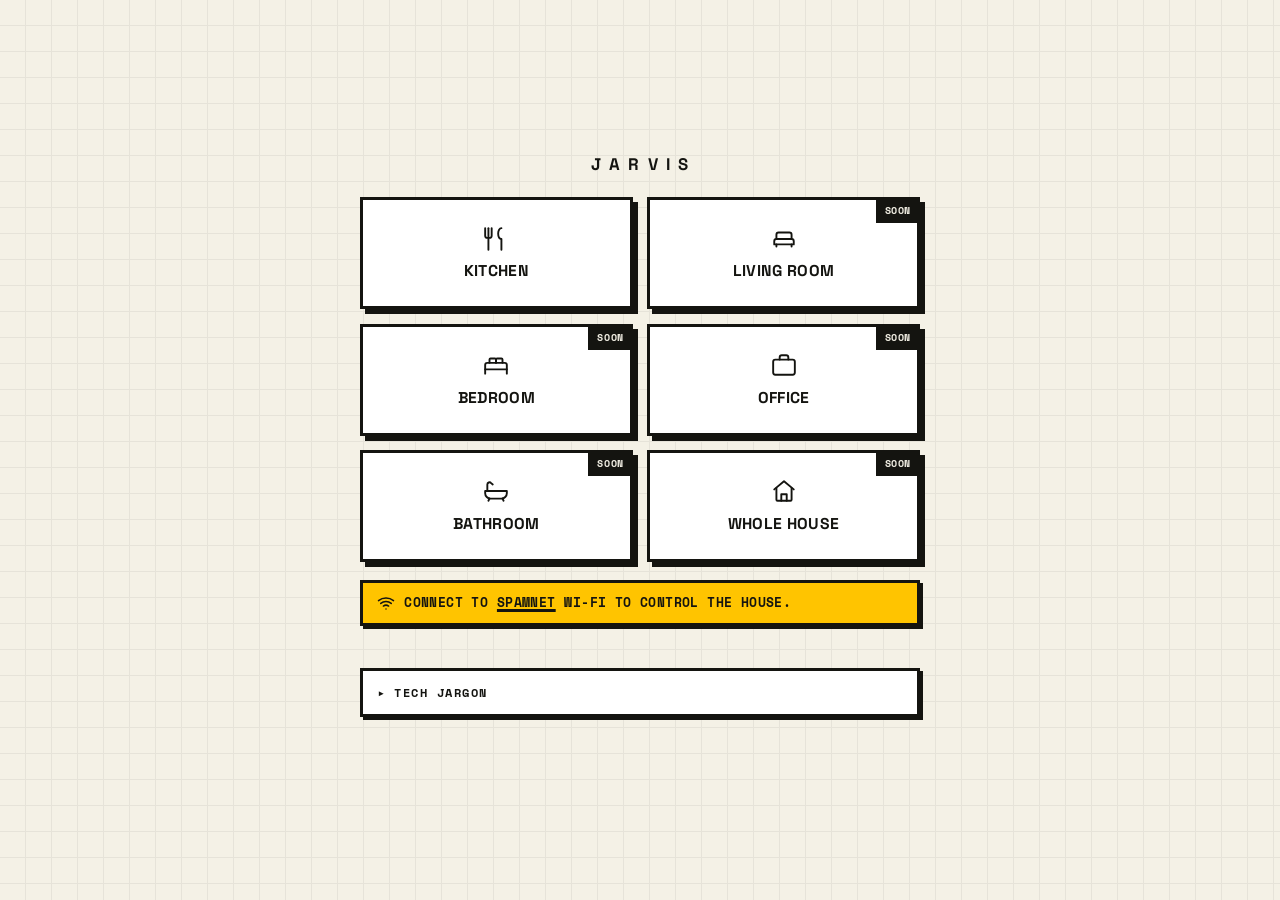
==== index.html @ 59de9d52 "Add iOS apple-touch-icons (home + kitchen) for Add-to-Home-Screen; 0% engage = off - 180x180 PNG tou" ====
<!DOCTYPE html>
<html lang="en">
<head>
  <meta charset="UTF-8">
  <meta name="viewport" content="width=device-width, initial-scale=1.0, viewport-fit=cover">
  <meta name="apple-mobile-web-app-capable" content="yes">
  <meta name="apple-mobile-web-app-status-bar-style" content="black-translucent">
  <meta name="theme-color" content="#f4f1e6" media="(prefers-color-scheme: light)">
  <meta name="theme-color" content="#14140f" media="(prefers-color-scheme: dark)">
  <title>JARVIS · Rooms</title>
  <link rel="icon" href="/favicon.ico" sizes="any">
  <link rel="apple-touch-icon" href="/home-touch.png">
  <meta name="apple-mobile-web-app-title" content="Jarvis">
  <link rel="preconnect" href="https://fonts.googleapis.com">
  <link rel="preconnect" href="https://fonts.gstatic.com" crossorigin>
  <link href="https://fonts.googleapis.com/css2?family=Space+Grotesk:wght@400;500;700&family=Space+Mono:wght@400;700&display=swap" rel="stylesheet">
  <link rel="stylesheet" href="assets/styles.css">
</head>
<body>
  <main class="page page-center">
    <p class="
    home-wordmark">JARVIS</p>

    <section class="section" aria-label="Rooms">
      <div class="room-grid">
        <a class="room-card" href="kitchen/">
          <svg class="icon" width="26" height="26" viewBox="0 0 24 24" fill="none" stroke="currentColor" stroke-width="1.75" stroke-linecap="round" stroke-linejoin="round" aria-hidden="true"><path d="M8 2v7a2 2 0 0 1-2 2H4a2 2 0 0 1-2-2V2"/><path d="M5 2v20"/><path d="M17 2c-1.7 0-3 2-3 5s1.3 5 3 5v10"/></svg>
          Kitchen
        </a>

        <button class="room-card" type="button" data-soon="the living room">
          <span class="soon">Soon</span>
          <svg class="icon" width="26" height="26" viewBox="0 0 24 24" fill="none" stroke="currentColor" stroke-width="1.75" stroke-linecap="round" stroke-linejoin="round" aria-hidden="true"><path d="M5 12V8a2 2 0 0 1 2-2h10a2 2 0 0 1 2 2v4"/><path d="M3 14a2 2 0 0 1 2-2h14a2 2 0 0 1 2 2v3H3z"/><path d="M5 17v2M19 17v2"/></svg>
          Living Room
        </button>

        <button class="room-card" type="button" data-soon="the bedroom">
          <span class="soon">Soon</span>
          <svg class="icon" width="26" height="26" viewBox="0 0 24 24" fill="none" stroke="currentColor" stroke-width="1.75" stroke-linecap="round" stroke-linejoin="round" aria-hidden="true"><path d="M2 20v-8a2 2 0 0 1 2-2h16a2 2 0 0 1 2 2v8"/><path d="M2 16h20"/><path d="M6 10V7a1 1 0 0 1 1-1h4a1 1 0 0 1 1 1v3"/><path d="M12 10V7a1 1 0 0 1 1-1h4a1 1 0 0 1 1 1v3"/></svg>
          Bedroom
        </button>

        <button class="room-card" type="button" data-soon="the office">
          <span class="soon">Soon</span>
          <svg class="icon" width="26" height="26" viewBox="0 0 24 24" fill="none" stroke="currentColor" stroke-width="1.75" stroke-linecap="round" stroke-linejoin="round" aria-hidden="true"><rect x="2" y="7" width="20" height="14" rx="2"/><path d="M8 7V5a2 2 0 0 1 2-2h4a2 2 0 0 1 2 2v2"/></svg>
          Office
        </button>

        <button class="room-card" type="button" data-soon="the bathroom">
          <span class="soon">Soon</span>
          <svg class="icon" width="26" height="26" viewBox="0 0 24 24" fill="none" stroke="currentColor" stroke-width="1.75" stroke-linecap="round" stroke-linejoin="round" aria-hidden="true"><path d="M4 12V6a2 2 0 0 1 3.5-1.3L9 6"/><path d="M2 12h20v2a5 5 0 0 1-5 5H7a5 5 0 0 1-5-5z"/><path d="M6 19l-1 2M18 19l1 2"/></svg>
          Bathroom
        </button>

        <button class="room-card" type="button" data-soon="whole-house control">
          <span class="soon">Soon</span>
          <svg class="icon" width="26" height="26" viewBox="0 0 24 24" fill="none" stroke="currentColor" stroke-width="1.75" stroke-linecap="round" stroke-linejoin="round" aria-hidden="true"><path d="M3 10.5 12 3l9 7.5"/><path d="M5 9.5V20a1 1 0 0 0 1 1h12a1 1 0 0 0 1-1V9.5"/><path d="M9.5 21v-6h5v6"/></svg>
          Whole House
        </button>
      </div>

      <p class="wifi-note">
        <svg width="18" height="18" viewBox="0 0 24 24" fill="none" stroke="currentColor" stroke-width="2" stroke-linecap="round" stroke-linejoin="round" aria-hidden="true"><path d="M5 12.55a11 11 0 0 1 14 0"/><path d="M8.5 16.11a6 6 0 0 1 7 0"/><path d="M2 8.82a16 16 0 0 1 20 0"/><line x1="12" y1="20" x2="12.01" y2="20"/></svg>
        Connect to <strong>SpamNet</strong> Wi-Fi to control the house.
      </p>
    </section>

    <details class="tech">
      <summary>Tech Jargon</summary>
      <div class="tech-body">
        <h3>Network</h3>
        <div class="kv">Wi-Fi ...... <b>SpamNet</b> (all devices must be on it)</div>
        <div class="kv">Raspberry Pi ...... <b>192.168.86.147</b> (the web server)</div>
        <div class="kv">Hue Bridge ...... <b>192.168.86.151</b> (kitchen = group 82)</div>
        <div class="kv">Site ...... <b>http://192.168.86.147/</b></div>
        <div class="kv">Kitchen ...... <b>http://192.168.86.147/kitchen/</b></div>

        <h3>How it works</h3>
        <div class="kv">The Pi runs <b>server.py</b> on port 80: it serves this website
          and relays light commands.</div>
        <div class="kv">Tap a light → phone POSTs to <b>/hue</b> on the Pi → Pi sends a
          PUT to the Hue bridge. (Browsers can't call the bridge directly.)</div>
        <div class="kv">Music buttons → <b>iOS Shortcuts</b> (Alexa has no local API).</div>
        <div class="kv">Code lives at <b>github.com/KevinKolb/jarvis</b>. The Hue token
          is only in server.py on the Pi, not in the public code.</div>

        <h3>Update the Pi (from any computer on SpamNet)</h3>
        <pre>ssh USERNAME@192.168.86.147
cd jarvis
git pull
bash setup-pi.sh</pre>

        <h3>Handy commands (run on the Pi)</h3>
        <pre>sudo systemctl restart jarvis   # restart the server
sudo systemctl status jarvis    # is it running?
journalctl -u jarvis -f         # live log (Ctrl+C to quit)
hostname -I                     # the Pi's IP address</pre>

        <h3>If the lights stop working</h3>
        <div class="kv">1. Is the phone on <b>SpamNet</b>?</div>
        <div class="kv">2. Is the Pi powered on? (it must stay on)</div>
        <div class="kv">3. Did the Pi's address change after a reboot? If the site won't
          load, run <b>hostname -I</b> on the Pi to get the new address.</div>
      </div>
    </details>
  </main>

  <div class="toast" id="toast" role="status" aria-live="polite"></div>
  <script src="assets/app.js"></script>
</body>
</html>
---- assets/styles.css ----
/* =========================================================
   JARVIS — Residence Butler · BRUTALIST
   Hard black edges, offset drop-shadows, sharp corners,
   grotesque + monospace type. Color-coded controls:
     LIGHTS = amber-yellow   MUSIC = electric blue
   ========================================================= */

:root {
  --paper: #f4f1e6;
  --surface: #ffffff;
  --ink: #141410;
  --muted: #6d675a;
  --edge: #141410;                 /* borders + hard shadows */

  /* control colors */
  --lights: #ffc400;
  --music: #2b50ff;

  --sh: 5px 5px 0 var(--edge);
  --sh-lg: 7px 7px 0 var(--edge);
  --sh-sm: 3px 3px 0 var(--edge);

  color-scheme: light;
}

@media (prefers-color-scheme: dark) {
  :root {
    --paper: #14140f;
    --surface: #201f18;
    --ink: #f4f1e6;
    --muted: #a29b88;
    --edge: #f4f1e6;
    --lights: #ffcf1f;
    --music: #6f86ff;
    color-scheme: dark;
  }
}

/* per-section accent */
.theme-lights { --accent: var(--lights); --on-accent: #141410; }
.theme-music  { --accent: var(--music);  --on-accent: #ffffff; }

* { box-sizing: border-box; }

html { -webkit-text-size-adjust: 100%; text-size-adjust: 100%; }

body {
  margin: 0;
  min-height: 100vh;
  min-height: 100dvh;
  color: var(--ink);
  background-color: var(--paper);
  background-image:
    linear-gradient(var(--edge) 1px, transparent 1px),
    linear-gradient(90deg, var(--edge) 1px, transparent 1px);
  background-size: 26px 26px;
  background-position: -1px -1px;
  /* faint grid, drawn very subtly via opacity on a pseudo instead */
  font-family: "Space Grotesk", -apple-system, BlinkMacSystemFont, "Segoe UI", sans-serif;
  -webkit-font-smoothing: antialiased;
}
/* soften the grid so it reads as texture, not lines */
body { background-blend-mode: normal; }
body::before {
  content: "";
  position: fixed;
  inset: 0;
  background: var(--paper);
  opacity: 0.94;
  z-index: -1;
  pointer-events: none;
}

a { color: inherit; text-decoration: none; }
button { font: inherit; color: inherit; }

/* ---------- Layout ---------- */
.page {
  position: relative;
  width: min(560px, calc(100% - 2rem));
  margin: 0 auto;
  padding: 1.6rem 0 3.5rem;
  padding-top: max(1.6rem, env(safe-area-inset-top));
}

.page-center {
  min-height: 100dvh;
  display: flex;
  flex-direction: column;
  justify-content: center;
}

.home-wordmark {
  text-align: center;
  margin: 0 0 1.4rem;
  font-weight: 700;
  font-size: 1.05rem;
  letter-spacing: 0.5em;
  text-indent: 0.5em;
  text-transform: uppercase;
  color: var(--ink);
}

.card {
  background: var(--surface);
  border: 3px solid var(--edge);
  border-radius: 0;
  box-shadow: var(--sh);
}

/* ---------- Butler header ---------- */
.butler {
  padding: 1.4rem 1.4rem 1.5rem;
  margin-bottom: 1.3rem;
}

.butler-top {
  display: flex;
  align-items: center;
  gap: 0.8rem;
  margin-bottom: 1rem;
}

.avatar {
  flex: none;
  width: 46px;
  height: 46px;
  border-radius: 0;
  border: 3px solid var(--edge);
  display: grid;
  place-items: center;
  font-weight: 700;
  font-size: 1.35rem;
  color: var(--paper);
  background: var(--ink);
}

.avatar-meta { display: flex; flex-direction: column; gap: 2px; }
.avatar-name {
  font-size: 0.85rem;
  font-weight: 700;
  text-transform: uppercase;
  letter-spacing: 0.04em;
}
.avatar-room {
  font-family: "Space Mono", monospace;
  font-size: 0.72rem;
  text-transform: uppercase;
  letter-spacing: 0.06em;
  color: var(--muted);
}

.status-dot {
  display: inline-block;
  width: 8px; height: 8px;
  margin-right: 6px;
  border-radius: 0;
  background: var(--muted);
  border: 1.5px solid var(--edge);
  vertical-align: middle;
}
.status-dot[data-conn="online"] { background: #12b76a; }
.status-dot[data-conn="offline"] { background: var(--danger); }

.greeting {
  font-weight: 700;
  font-size: clamp(2.3rem, 10vw, 3.1rem);
  line-height: 0.92;
  letter-spacing: -0.02em;
  text-transform: uppercase;
  margin: 0 0 0.5rem;
}

.tagline {
  margin: 0;
  color: var(--ink);
  font-size: 0.95rem;
  line-height: 1.45;
}

/* ---------- Kitchen header (replaces the hero box) ---------- */
.kitchen-head {
  padding: 1.3rem 1.4rem 1.5rem;
  margin-bottom: 1.3rem;
  color: var(--ink);
  transition: background-color 240ms ease, color 240ms ease;
}
.hero-status {
  font-family: "Space Mono", monospace;
  font-size: 0.82rem;
  font-weight: 700;
  text-transform: uppercase;
  letter-spacing: 0.08em;
  color: inherit;
}
.kitchen-title {
  display: flex;
  align-items: center;
  gap: 0.22em;
  margin: 0.5rem 0 0;
  font-weight: 700;
  font-size: clamp(2.6rem, 13vw, 3.6rem);
  line-height: 0.9;
  letter-spacing: -0.02em;
  text-transform: uppercase;
  color: inherit;
}
.kitchen-title-ico {
  flex: none;
  width: 0.82em;
  height: 0.82em;
  color: inherit;
}

/* ---------- Sections ---------- */
.section { margin-bottom: 1.5rem; }

.section-label {
  display: inline-flex;
  align-items: baseline;
  gap: 0.5ch;
  margin: 0 0 0.8rem;
  padding: 0.32rem 0.7rem;
  font-family: "Space Mono", monospace;
  font-size: 0.74rem;
  font-weight: 700;
  letter-spacing: 0.1em;
  text-transform: uppercase;
  color: var(--on-accent, var(--paper));
  background: var(--accent, var(--ink));
  border: 3px solid var(--edge);
  box-shadow: var(--sh-sm);
}
.section-label .hint { font-weight: 400; opacity: 0.85; }

/* ---------- Lights status line ---------- */
.lights-status {
  display: flex;
  width: 100%;
  align-items: center;
  gap: 0.5rem;
  margin: -0.2rem 0 0.8rem;
  padding: 0.4rem 0.7rem;
  border: 3px solid var(--edge);
  background: var(--surface);
  box-shadow: var(--sh-sm);
  font-family: "Space Mono", monospace;
  font-size: 0.78rem;
  font-weight: 700;
  text-transform: uppercase;
  letter-spacing: 0.06em;
}
.lights-status .dot {
  width: 11px;
  height: 11px;
  border: 2px solid var(--edge);
  background: var(--muted);
  flex: none;
}
.lights-status[data-state="on"] .dot { background: var(--lights); }
.lights-status[data-state="off"] .dot { background: var(--surface); }
.lights-status[data-state="unknown"] { opacity: 0.7; }

/* ---------- Buttons (Lights) ---------- */
.btn-grid {
  display: grid;
  grid-template-columns: 1fr 1fr;
  gap: 0.8rem;
}

.btn {
  -webkit-appearance: none;
  appearance: none;
  display: flex;
  align-items: center;
  gap: 0.6rem;
  min-height: 62px;
  padding: 0.85rem 1rem;
  border: 3px solid var(--edge);
  border-radius: 0;
  background: var(--accent, var(--surface));
  color: var(--on-accent, var(--ink));
  box-shadow: var(--sh);
  font-size: 1rem;
  font-weight: 700;
  text-transform: uppercase;
  letter-spacing: 0.01em;
  cursor: pointer;
  text-align: left;
  transition: transform 90ms ease, box-shadow 90ms ease;
}
.btn .icon { flex: none; color: currentColor; }
.btn:hover { transform: translate(-2px, -2px); box-shadow: var(--sh-lg); }
.btn:active { transform: translate(3px, 3px); box-shadow: var(--sh-sm); }

/* On/Off toggle — full width, colored by current light state */
.btn-toggle {
  width: 100%;
  min-height: 74px;
  margin-top: 0.8rem;
  justify-content: center;
  gap: 0.65rem;
  font-size: 1.15rem;
  letter-spacing: 0.04em;
}
.btn-toggle[data-state="on"] {          /* lights ON  -> tap turns them OFF */
  background: var(--lights);
  color: #141410;
}
.btn-toggle[data-state="off"] {         /* lights OFF -> button says TURN ON */
  background: #363636;
  color: #ffffff;
}
.btn-toggle[data-state="unknown"] {
  background: var(--surface);
  color: var(--muted);
}

/* ---------- Light tools: brightness + color ---------- */
.light-tools {
  margin-top: 0.8rem;
  border: 3px solid var(--edge);
  background: var(--surface);
  box-shadow: var(--sh-sm);
  padding: 0.9rem 1rem;
}
.tool-row { display: block; margin-top: 0.9rem; }
.tool-row:first-child { margin-top: 0; }
.tool-label {
  display: flex;
  justify-content: space-between;
  font-family: "Space Mono", monospace;
  font-size: 0.72rem;
  font-weight: 700;
  text-transform: uppercase;
  letter-spacing: 0.08em;
  color: var(--muted);
  margin-bottom: 0.55rem;
}

/* range slider */
.slider {
  -webkit-appearance: none;
  appearance: none;
  width: 100%;
  height: 26px;
  background: transparent;
  cursor: pointer;
}
.slider::-webkit-slider-runnable-track {
  height: 22px;
  background: var(--track-color, var(--lights));
  border: 3px solid var(--edge);
}
.slider::-moz-range-track {
  height: 22px;
  background: var(--track-color, var(--lights));
  border: 3px solid var(--edge);
}
.slider::-webkit-slider-thumb {
  -webkit-appearance: none;
  appearance: none;
  width: 16px;
  height: 30px;
  margin-top: -7px;
  background: var(--ink);
  border: 3px solid var(--edge);
}
.slider::-moz-range-thumb {
  width: 14px;
  height: 28px;
  border-radius: 0;
  background: var(--ink);
  border: 3px solid var(--edge);
}

/* color swatches */
.swatches {
  display: grid;
  grid-template-columns: repeat(8, 1fr);
  gap: 0.4rem;
}
.swatch {
  -webkit-appearance: none;
  appearance: none;
  aspect-ratio: 1 / 1;
  border: 3px solid var(--edge);
  border-radius: 0;
  box-shadow: var(--sh-sm);
  cursor: pointer;
  transition: transform 90ms ease, box-shadow 90ms ease;
}
.swatch:hover { transform: translate(-2px, -2px); box-shadow: var(--sh); }
.swatch:active { transform: translate(2px, 2px); box-shadow: none; }
.swatch.sel { outline: 4px solid var(--ink); outline-offset: 2px; }

/* ---------- Lists (SiriusXM / Podcasts) ---------- */
.list {
  display: flex;
  flex-direction: column;
  background: var(--surface);
  border: 3px solid var(--edge);
  border-radius: 0;
  box-shadow: var(--sh);
  overflow: hidden;
}

.list-item {
  -webkit-appearance: none;
  appearance: none;
  display: flex;
  align-items: center;
  gap: 0.85rem;
  width: 100%;
  min-height: 66px;
  padding: 0.8rem 1rem;
  background: transparent;
  border: 0;
  border-top: 3px solid var(--edge);
  cursor: pointer;
  text-align: left;
  transition: background 100ms ease;
}
.list-item:first-child { border-top: 0; }
.list-item:hover { background: color-mix(in srgb, var(--accent) 16%, var(--surface)); }
.list-item:active { background: color-mix(in srgb, var(--accent) 26%, var(--surface)); }

.list-item .badge {
  flex: none;
  width: 42px; height: 42px;
  border-radius: 0;
  border: 3px solid var(--edge);
  display: grid;
  place-items: center;
  color: var(--on-accent);
  background: var(--accent);
}
.list-item .body { flex: 1; min-width: 0; }
.list-item .title {
  display: block;
  font-size: 1rem;
  font-weight: 700;
  white-space: nowrap;
  overflow: hidden;
  text-overflow: ellipsis;
}
.list-item .meta {
  display: block;
  font-family: "Space Mono", monospace;
  font-size: 0.76rem;
  text-transform: uppercase;
  letter-spacing: 0.04em;
  color: var(--muted);
  margin-top: 3px;
}
.list-item .chev { flex: none; color: var(--ink); }
.list-item.is-playing { background: color-mix(in srgb, var(--accent) 22%, var(--surface)); }
.list-item.is-playing .title { text-decoration: underline; text-decoration-thickness: 3px; text-underline-offset: 3px; }

.list-item.more {
  justify-content: center;
  font-family: "Space Mono", monospace;
  color: var(--ink);
  min-height: 52px;
  font-size: 0.82rem;
  font-weight: 700;
  text-transform: uppercase;
  letter-spacing: 0.06em;
}
.list-item.more:hover { background: color-mix(in srgb, var(--accent) 16%, var(--surface)); }
.hidden { display: none !important; }

/* ---------- Now Playing ---------- */
.now-playing {
  display: flex;
  align-items: center;
  gap: 0.85rem;
  padding: 0.85rem;
}
.np-body { flex: 1; min-width: 0; }
.np-kicker {
  font-family: "Space Mono", monospace;
  font-size: 0.7rem;
  letter-spacing: 0.1em;
  text-transform: uppercase;
  color: var(--on-accent);
  background: var(--accent);
  border: 2px solid var(--edge);
  padding: 1px 6px;
  display: inline-block;
  font-weight: 700;
}
.np-track {
  font-size: 1rem;
  font-weight: 700;
  margin-top: 6px;
  white-space: nowrap;
  overflow: hidden;
  text-overflow: ellipsis;
}
.np-controls { display: flex; align-items: center; gap: 0.55rem; }
.np-btn {
  -webkit-appearance: none;
  appearance: none;
  width: 46px; height: 46px;
  display: grid;
  place-items: center;
  border-radius: 0;
  border: 3px solid var(--edge);
  background: var(--surface);
  color: var(--ink);
  cursor: pointer;
  box-shadow: var(--sh-sm);
  transition: transform 90ms ease, box-shadow 90ms ease;
}
.np-btn:hover { transform: translate(-2px, -2px); box-shadow: var(--sh); }
.np-btn:active { transform: translate(2px, 2px); box-shadow: none; }
.np-stop {
  width: auto;
  padding: 0 1rem;
  gap: 0.4rem;
  font-weight: 700;
  text-transform: uppercase;
  letter-spacing: 0.04em;
  background: var(--accent);
  color: var(--on-accent);
}

/* ---------- Dashboard (index) ---------- */
.room-grid {
  display: grid;
  grid-template-columns: 1fr 1fr;
  gap: 0.9rem;
}

.room-card {
  -webkit-appearance: none;
  appearance: none;
  position: relative;
  display: flex;
  flex-direction: column;
  align-items: center;
  justify-content: center;
  gap: 0.6rem;
  min-height: 112px;
  padding: 1.1rem 0.8rem;
  border: 3px solid var(--edge);
  border-radius: 0;
  background: var(--surface);
  box-shadow: var(--sh);
  cursor: pointer;
  font-size: 0.98rem;
  font-weight: 700;
  text-transform: uppercase;
  letter-spacing: 0.02em;
  transition: transform 90ms ease, box-shadow 90ms ease;
}
.room-card .icon { color: var(--ink); }
.room-card:hover { transform: translate(-2px, -2px); box-shadow: var(--sh-lg); }
.room-card:active { transform: translate(3px, 3px); box-shadow: var(--sh-sm); }
.room-card .soon {
  position: absolute;
  top: -3px; right: -3px;
  font-family: "Space Mono", monospace;
  font-size: 0.6rem;
  letter-spacing: 0.06em;
  text-transform: uppercase;
  color: var(--paper);
  font-weight: 700;
  padding: 3px 6px;
  border: 3px solid var(--edge);
  background: var(--ink);
}

/* ---------- Wi-Fi note (home) ---------- */
.wifi-note {
  display: flex;
  align-items: center;
  gap: 0.55rem;
  margin: 1.1rem 0 0;
  padding: 0.7rem 0.9rem;
  border: 3px solid var(--edge);
  background: var(--lights);
  color: #141410;
  box-shadow: var(--sh-sm);
  font-family: "Space Mono", monospace;
  font-size: 0.82rem;
  font-weight: 700;
  text-transform: uppercase;
  letter-spacing: 0.03em;
  line-height: 1.3;
}
.wifi-note .icon,
.wifi-note svg { flex: none; }
.wifi-note strong { text-decoration: underline; text-decoration-thickness: 3px; text-underline-offset: 2px; }

/* ---------- Tech Jargon panel (home) ---------- */
.tech {
  margin-top: 1.1rem;
  border: 3px solid var(--edge);
  background: var(--surface);
  box-shadow: var(--sh-sm);
  font-family: "Space Mono", monospace;
}
.tech > summary {
  cursor: pointer;
  list-style: none;
  display: flex;
  align-items: center;
  gap: 0.5rem;
  padding: 0.75rem 0.9rem;
  font-size: 0.78rem;
  font-weight: 700;
  text-transform: uppercase;
  letter-spacing: 0.12em;
}
.tech > summary::-webkit-details-marker { display: none; }
.tech > summary::before { content: "\25B8"; }        /* ▸ */
.tech[open] > summary::before { content: "\25BE"; }  /* ▾ */
.tech-body {
  padding: 0 0.9rem 1rem;
  font-size: 0.75rem;
  line-height: 1.55;
  color: var(--ink);
}
.tech-body h3 {
  margin: 1.1rem 0 0.4rem;
  font-size: 0.68rem;
  font-weight: 700;
  letter-spacing: 0.14em;
  text-transform: uppercase;
  color: var(--on-accent, var(--paper));
  background: var(--music);
  --on-accent: #fff;
  border: 2px solid var(--edge);
  display: inline-block;
  padding: 2px 7px;
}
.tech-body .kv { margin-bottom: 0.25rem; word-break: break-word; }
.tech-body b { font-weight: 700; }
.tech-body pre {
  margin: 0.3rem 0 0;
  padding: 0.6rem 0.7rem;
  background: var(--paper);
  border: 2px solid var(--edge);
  overflow-x: auto;
  white-space: pre;
  font-size: 0.72rem;
  line-height: 1.6;
}

/* ---------- Chip (Print button) ---------- */
.chip {
  -webkit-appearance: none;
  appearance: none;
  display: inline-flex;
  align-items: center;
  gap: 0.45rem;
  min-height: 44px;
  padding: 0 1rem;
  border: 3px solid var(--edge);
  border-radius: 0;
  background: var(--surface);
  box-shadow: var(--sh-sm);
  font-size: 0.85rem;
  font-weight: 700;
  text-transform: uppercase;
  letter-spacing: 0.04em;
  cursor: pointer;
  transition: transform 90ms ease, box-shadow 90ms ease;
}
.chip .icon { color: var(--ink); }
.chip:hover { transform: translate(-2px, -2px); box-shadow: var(--sh); }
.chip:active { transform: translate(2px, 2px); box-shadow: none; }

/* ---------- QR (kitchen footer) ---------- */
.qr {
  display: flex;
  align-items: center;
  gap: 1.1rem;
  padding: 1.1rem;
  margin-top: 1.5rem;
}
.qr-frame {
  flex: none;
  width: 112px;
  height: 112px;
  padding: 10px;
  border-radius: 0;
  background: #ffffff;
  border: 3px solid var(--edge);
}
.qr-code { display: block; width: 100%; height: 100%; color: #000; }
.qr-body { min-width: 0; }
.qr-title { font-weight: 700; font-size: 1rem; line-height: 1.35; text-transform: uppercase; margin-bottom: 8px; }
.qr-url {
  display: inline-block;
  font-family: "Space Mono", monospace;
  font-size: 0.78rem;
  font-weight: 700;
  color: var(--on-accent, var(--paper));
  background: var(--music);
  --on-accent: #fff;
  border: 2px solid var(--edge);
  padding: 2px 6px;
  word-break: break-all;
}
.qr-print { margin-top: 0.9rem; }

/* ---------- Back link ---------- */
.backlink {
  display: inline-flex;
  align-items: center;
  gap: 0.4rem;
  margin: 0 0 1rem;
  padding: 0.3rem 0.6rem;
  border: 3px solid var(--edge);
  background: var(--surface);
  box-shadow: var(--sh-sm);
  font-family: "Space Mono", monospace;
  font-size: 0.76rem;
  font-weight: 700;
  text-transform: uppercase;
  letter-spacing: 0.06em;
}
.backlink:hover { transform: translate(-2px, -2px); box-shadow: var(--sh); }

/* ---------- Print sheet ---------- */
.print-sheet { display: none; }

@media print {
  .page, .toast { display: none !important; }
  body { background: #fff !important; margin: 0; }
  body::before { display: none; }
  .print-sheet {
    display: flex !important;
    flex-direction: column;
    align-items: center;
    justify-content: center;
    min-height: 100vh;
    padding: 0.4in;
    color: #000;
  }
  .print-card {
    display: flex;
    flex-direction: column;
    align-items: center;
    text-align: center;
    padding: 0.6in 0.7in;
    border: 4pt solid #000;
  }
  .print-heading {
    font-family: "Space Grotesk", sans-serif;
    font-weight: 700;
    font-size: 30pt;
    letter-spacing: 0.04em;
    text-transform: uppercase;
    margin: 0 0 0.45in;
  }
  .print-qr {
    width: 4in;
    height: 4in;
    color: #000;
    padding: 0.2in;
    background: #fff;
    border: 3pt solid #000;
  }
  .print-url {
    font-family: "Space Mono", monospace;
    font-size: 18pt;
    font-weight: 700;
    letter-spacing: 0.02em;
    margin: 0.4in 0 0;
  }
}

/* ---------- Toast (butler confirmation) ---------- */
.toast {
  position: fixed;
  left: 50%;
  bottom: calc(1.2rem + env(safe-area-inset-bottom));
  transform: translate(-50%, 160%);
  z-index: 50;
  max-width: min(460px, calc(100% - 2rem));
  padding: 0.8rem 1.1rem;
  border-radius: 0;
  border: 3px solid var(--edge);
  background: var(--ink);
  color: var(--paper);
  box-shadow: var(--sh);
  font-family: "Space Mono", monospace;
  font-size: 0.82rem;
  font-weight: 700;
  line-height: 1.35;
  display: flex;
  align-items: center;
  gap: 0.55rem;
  opacity: 0;
  transition: transform 200ms cubic-bezier(0.2, 1, 0.3, 1), opacity 160ms ease;
  pointer-events: none;
}
.toast.show { transform: translate(-50%, 0); opacity: 1; }
.toast .icon { color: var(--lights); flex: none; }

/* ---------- Focus ---------- */
:focus-visible { outline: 3px solid var(--music); outline-offset: 2px; }
@media (prefers-reduced-motion: reduce) { * { transition: none !important; } }
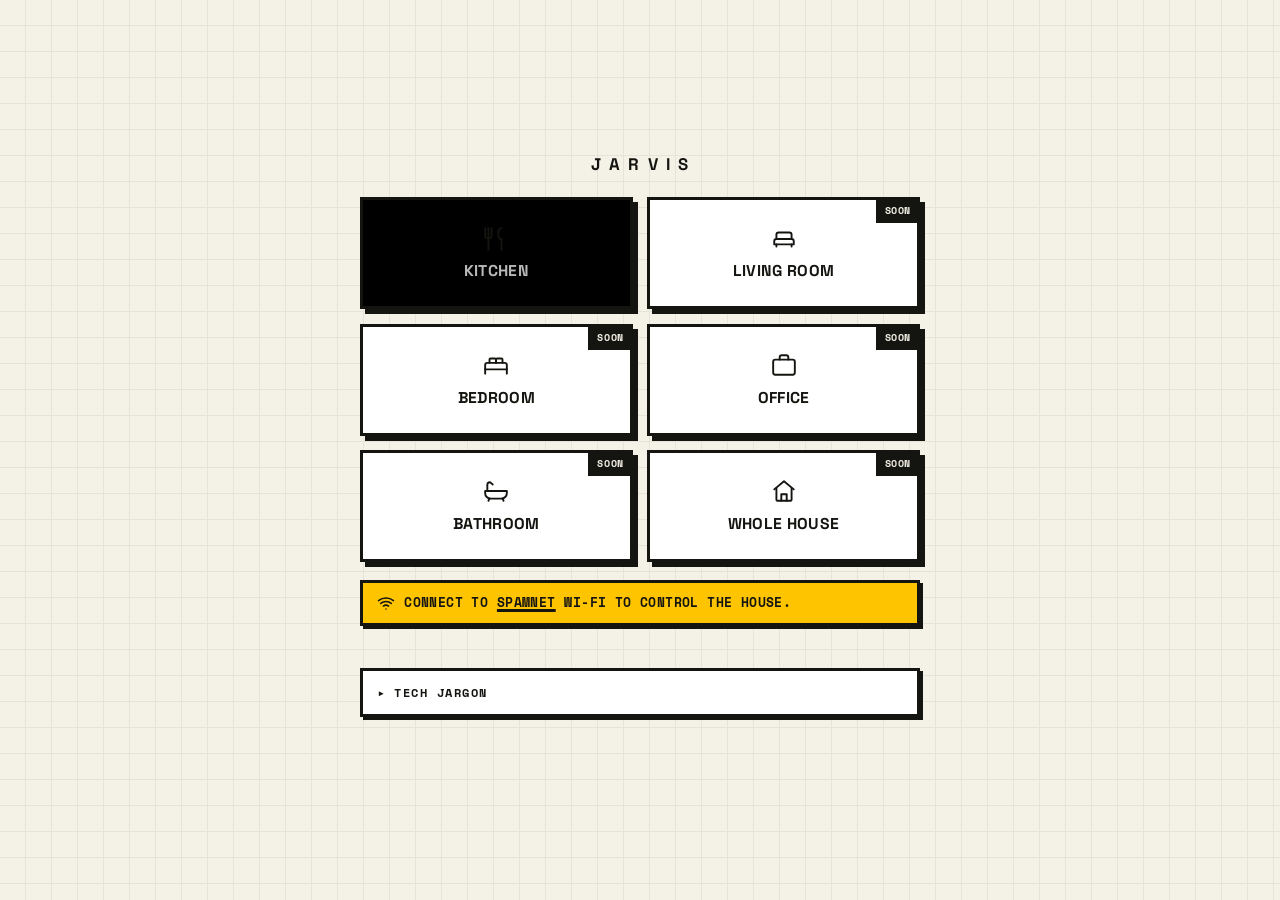
==== commit ff51cf6d: "Merge Sonos into one box; move NOW PLAYING under KITCHEN (drop the words); home Kitchen button mirro" ====
--- a/index.html
+++ b/index.html
@@ -23,7 +23,7 @@
 
     <section class="section" aria-label="Rooms">
       <div class="room-grid">
-        <a class="room-card" href="kitchen/">
+        <a class="room-card" id="room-kitchen" href="kitchen/">
           <svg class="icon" width="26" height="26" viewBox="0 0 24 24" fill="none" stroke="currentColor" stroke-width="1.75" stroke-linecap="round" stroke-linejoin="round" aria-hidden="true"><path d="M8 2v7a2 2 0 0 1-2 2H4a2 2 0 0 1-2-2V2"/><path d="M5 2v20"/><path d="M17 2c-1.7 0-3 2-3 5s1.3 5 3 5v10"/></svg>
           Kitchen
         </a>
--- a/assets/styles.css
+++ b/assets/styles.css
@@ -193,6 +193,27 @@
   letter-spacing: 0.08em;
   color: inherit;
 }
+.hero-np {
+  margin-top: 0.7rem;
+  font-family: "Space Mono", monospace;
+  font-size: 0.78rem;
+  font-weight: 700;
+  text-transform: uppercase;
+  letter-spacing: 0.05em;
+  color: inherit;
+  line-height: 1.35;
+}
+.conn-bar {
+  margin: 0 0.35rem 0.6rem;
+  font-family: "Space Mono", monospace;
+  font-size: 0.72rem;
+  font-weight: 700;
+  text-transform: uppercase;
+  letter-spacing: 0.1em;
+}
+#conn-text { color: var(--muted); }
+#conn-text[data-conn="online"] { color: var(--ink); }
+#conn-text[data-conn="offline"] { color: var(--muted); }
 .kitchen-title {
   display: flex;
   align-items: center;
@@ -343,36 +364,60 @@
   -webkit-appearance: none;
   appearance: none;
   width: 100%;
-  height: 26px;
+  height: 46px;                 /* match color blocks */
   background: transparent;
   cursor: pointer;
 }
 .slider::-webkit-slider-runnable-track {
-  height: 22px;
-  background: var(--track-color, var(--lights));
+  height: 40px;
+  background: linear-gradient(to right, #000000, var(--track-color, var(--lights)));
   border: 3px solid var(--edge);
 }
 .slider::-moz-range-track {
-  height: 22px;
-  background: var(--track-color, var(--lights));
+  height: 40px;
+  background: linear-gradient(to right, #000000, var(--track-color, var(--lights)));
   border: 3px solid var(--edge);
 }
 .slider::-webkit-slider-thumb {
   -webkit-appearance: none;
   appearance: none;
+  width: 18px;
+  height: 46px;
+  margin-top: -3px;
+  background: var(--ink);
+  border: 3px solid var(--edge);
+}
+.slider::-moz-range-thumb {
   width: 16px;
-  height: 30px;
-  margin-top: -7px;
+  height: 46px;
+  border-radius: 0;
   background: var(--ink);
   border: 3px solid var(--edge);
 }
-.slider::-moz-range-thumb {
-  width: 14px;
-  height: 28px;
-  border-radius: 0;
-  background: var(--ink);
-  border: 3px solid var(--edge);
-}
+
+/* brightness row: 0% | slider | 100% */
+.bri-row { display: flex; align-items: stretch; gap: 0.5rem; }
+.bri-row .slider { flex: 1; min-width: 0; }
+.bri-end {
+  flex: none;
+  min-width: 48px;
+  padding: 0 0.4rem;
+  border: 3px solid var(--edge);
+  border-radius: 0;
+  background: var(--surface);
+  box-shadow: var(--sh-sm);
+  font-family: "Space Mono", monospace;
+  font-size: 0.72rem;
+  font-weight: 700;
+  cursor: pointer;
+  transition: transform 90ms ease, box-shadow 90ms ease;
+}
+.bri-end:active { transform: translate(1px, 1px); box-shadow: none; }
+.bri-off { background: #000000; color: #b8b8b8; }
+
+/* volume slider: black -> music blue; 100% button blue */
+#volume { --track-color: var(--music); }
+.vol-max { background: var(--music); color: #ffffff; }
 
 /* color swatches */
 .swatches {
@@ -383,7 +428,7 @@
 .swatch {
   -webkit-appearance: none;
   appearance: none;
-  aspect-ratio: 1 / 1;
+  height: 46px;
   border: 3px solid var(--edge);
   border-radius: 0;
   box-shadow: var(--sh-sm);
@@ -393,6 +438,71 @@
 .swatch:hover { transform: translate(-2px, -2px); box-shadow: var(--sh); }
 .swatch:active { transform: translate(2px, 2px); box-shadow: none; }
 .swatch.sel { outline: 4px solid var(--ink); outline-offset: 2px; }
+
+/* ---------- Music channel buttons (Radio / Jukebox / Podcasts) ---------- */
+.chan-row {
+  display: flex;
+  flex-wrap: wrap;
+  gap: 0.5rem;
+  margin-bottom: 1rem;
+}
+.chan-row:last-child { margin-bottom: 0; }
+.chan-btn {
+  -webkit-appearance: none;
+  appearance: none;
+  padding: 0.65rem 0.9rem;
+  border: 3px solid var(--edge);
+  border-radius: 0;
+  background: var(--surface);
+  box-shadow: var(--sh-sm);
+  font-weight: 700;
+  font-size: 0.9rem;
+  cursor: pointer;
+  transition: transform 90ms ease, box-shadow 90ms ease;
+}
+.chan-btn:hover { transform: translate(-2px, -2px); box-shadow: var(--sh); }
+.chan-btn:active { transform: translate(2px, 2px); box-shadow: none; background: var(--music); color: #fff; }
+
+/* ---------- Footer (Rooms + connection status) ---------- */
+.page-footer {
+  display: flex;
+  flex-direction: column;
+  align-items: center;
+  gap: 0.85rem;
+  margin-top: 1.6rem;
+  padding: 1.4rem 0 2.2rem;
+}
+.page-footer .backlink { margin: 0; }
+.conn-status {
+  display: inline-flex;
+  align-items: center;
+  gap: 0.45rem;
+  font-family: "Space Mono", monospace;
+  font-size: 0.72rem;
+  font-weight: 700;
+  text-transform: uppercase;
+  letter-spacing: 0.1em;
+}
+.conn-dot {
+  width: 9px;
+  height: 9px;
+  border-radius: 50%;
+  background: var(--muted);
+  flex: none;
+}
+.conn-dot[data-conn="online"] {
+  background: #12b76a;
+  animation: conn-pulse 1.5s ease-in-out infinite;
+}
+.conn-dot[data-conn="offline"] {
+  background: var(--danger);
+  animation: none;
+}
+@keyframes conn-pulse {
+  0%   { box-shadow: 0 0 0 0 rgba(18, 183, 106, 0.6); }
+  70%  { box-shadow: 0 0 0 6px rgba(18, 183, 106, 0); }
+  100% { box-shadow: 0 0 0 0 rgba(18, 183, 106, 0); }
+}
 
 /* ---------- Lists (SiriusXM / Podcasts) ---------- */
 .list {
@@ -693,6 +803,22 @@
 .qr-code { display: block; width: 100%; height: 100%; color: #000; }
 .qr-body { min-width: 0; }
 .qr-title { font-weight: 700; font-size: 1rem; line-height: 1.35; text-transform: uppercase; margin-bottom: 8px; }
+.qr-or {
+  font-family: "Space Mono", monospace;
+  font-size: 0.72rem;
+  text-transform: uppercase;
+  letter-spacing: 0.08em;
+  color: var(--muted);
+  margin-bottom: 5px;
+}
+.qr-wifi {
+  margin-top: 6px;
+  font-family: "Space Mono", monospace;
+  font-size: 0.72rem;
+  text-transform: uppercase;
+  letter-spacing: 0.06em;
+  color: var(--muted);
+}
 .qr-url {
   display: inline-block;
   font-family: "Space Mono", monospace;
@@ -758,10 +884,10 @@
     margin: 0 0 0.45in;
   }
   .print-qr {
-    width: 4in;
-    height: 4in;
+    width: 2in;
+    height: 2in;
     color: #000;
-    padding: 0.2in;
+    padding: 0.12in;
     background: #fff;
     border: 3pt solid #000;
   }
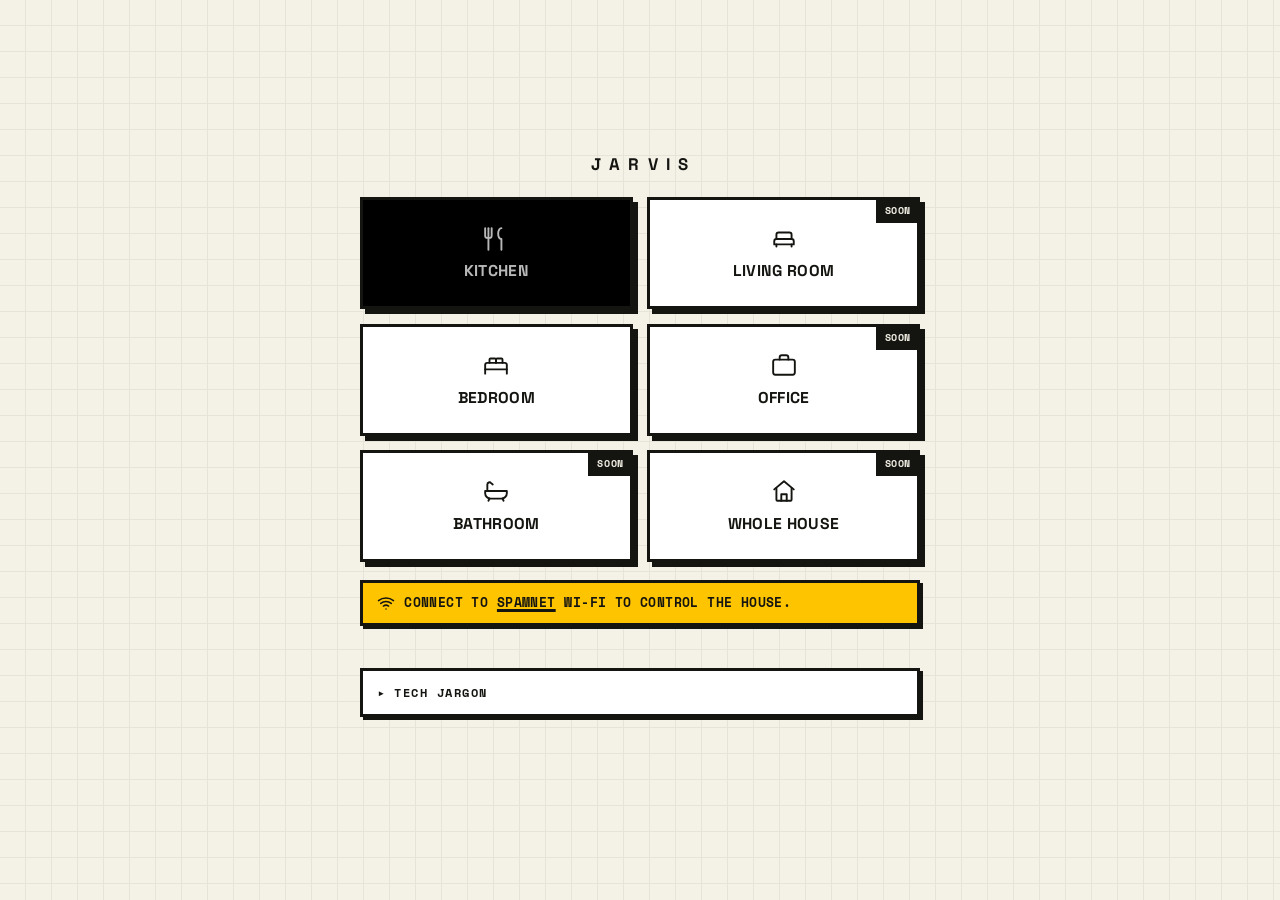
==== commit 3127382b: "Add bedroom room: multi-bridge Hue + room-aware Sonos - Server: BRIDGES registry (main + bedroom Hue" ====
--- a/index.html
+++ b/index.html
@@ -34,11 +34,10 @@
           Living Room
         </button>
 
-        <button class="room-card" type="button" data-soon="the bedroom">
-          <span class="soon">Soon</span>
+        <a class="room-card" id="room-bedroom" href="bedroom/">
           <svg class="icon" width="26" height="26" viewBox="0 0 24 24" fill="none" stroke="currentColor" stroke-width="1.75" stroke-linecap="round" stroke-linejoin="round" aria-hidden="true"><path d="M2 20v-8a2 2 0 0 1 2-2h16a2 2 0 0 1 2 2v8"/><path d="M2 16h20"/><path d="M6 10V7a1 1 0 0 1 1-1h4a1 1 0 0 1 1 1v3"/><path d="M12 10V7a1 1 0 0 1 1-1h4a1 1 0 0 1 1 1v3"/></svg>
           Bedroom
-        </button>
+        </a>
 
         <button class="room-card" type="button" data-soon="the office">
           <span class="soon">Soon</span>
--- a/assets/styles.css
+++ b/assets/styles.css
@@ -15,6 +15,10 @@
   /* control colors */
   --lights: #ffc400;
   --music: #2b50ff;
+
+  /* accent pulled live from the album art (gray until it loads) */
+  --art-accent: #9a9a9a;
+  --art-ink: #ffffff;
 
   --sh: 5px 5px 0 var(--edge);
   --sh-lg: 7px 7px 0 var(--edge);
@@ -61,6 +65,7 @@
 }
 /* soften the grid so it reads as texture, not lines */
 body { background-blend-mode: normal; }
+body { transition: background-color 240ms ease; }
 body::before {
   content: "";
   position: fixed;
@@ -70,6 +75,7 @@
   z-index: -1;
   pointer-events: none;
 }
+body.tinted::before { display: none; }   /* solid light-color page */
 
 a { color: inherit; text-decoration: none; }
 button { font: inherit; color: inherit; }
@@ -77,13 +83,16 @@
 /* ---------- Layout ---------- */
 .page {
   position: relative;
-  width: min(560px, calc(100% - 2rem));
+  width: calc(100% - 2rem);   /* side padding that works on old Safari */
+  max-width: 560px;
   margin: 0 auto;
   padding: 1.6rem 0 3.5rem;
+  padding-top: 1.6rem;
   padding-top: max(1.6rem, env(safe-area-inset-top));
 }
 
 .page-center {
+  min-height: 100vh;
   min-height: 100dvh;
   display: flex;
   flex-direction: column;
@@ -180,10 +189,19 @@
 
 /* ---------- Kitchen header (replaces the hero box) ---------- */
 .kitchen-head {
-  padding: 1.3rem 1.4rem 1.5rem;
-  margin-bottom: 1.3rem;
+  padding: 0.6rem 0.35rem 1.2rem;   /* borderless — sits on the tinted page */
+  margin-bottom: 0.6rem;
   color: var(--ink);
-  transition: background-color 240ms ease, color 240ms ease;
+  transition: color 240ms ease;
+}
+.lights-line {
+  font-family: "Space Mono", monospace;
+  font-size: 0.78rem;
+  font-weight: 700;
+  text-transform: uppercase;
+  letter-spacing: 0.06em;
+  color: var(--muted);
+  margin-bottom: 0.9rem;
 }
 .hero-status {
   font-family: "Space Mono", monospace;
@@ -211,16 +229,17 @@
   text-transform: uppercase;
   letter-spacing: 0.1em;
 }
-#conn-text { color: var(--muted); }
-#conn-text[data-conn="online"] { color: var(--ink); }
-#conn-text[data-conn="offline"] { color: var(--muted); }
+/* online/offline text always matches the KITCHEN title color (the dot shows state) */
+#conn-text,
+#conn-text[data-conn="online"],
+#conn-text[data-conn="offline"] { color: var(--page-ink, var(--ink)); }
 .kitchen-title {
   display: flex;
   align-items: center;
-  gap: 0.22em;
   margin: 0.5rem 0 0;
   font-weight: 700;
-  font-size: clamp(2.6rem, 13vw, 3.6rem);
+  font-size: 2.1rem;
+  font-size: clamp(2.1rem, 10.5vw, 2.9rem);
   line-height: 0.9;
   letter-spacing: -0.02em;
   text-transform: uppercase;
@@ -230,6 +249,7 @@
   flex: none;
   width: 0.82em;
   height: 0.82em;
+  margin-right: 0.22em;
   color: inherit;
 }
 
@@ -320,7 +340,7 @@
   min-height: 74px;
   margin-top: 0.8rem;
   justify-content: center;
-  gap: 0.65rem;
+  text-align: center;
   font-size: 1.15rem;
   letter-spacing: 0.04em;
 }
@@ -396,8 +416,8 @@
 }
 
 /* brightness row: 0% | slider | 100% */
-.bri-row { display: flex; align-items: stretch; gap: 0.5rem; }
-.bri-row .slider { flex: 1; min-width: 0; }
+.bri-row { display: flex; align-items: stretch; }
+.bri-row .slider { flex: 1; min-width: 0; margin: 0 0.5rem; }   /* gap fallback */
 .bri-end {
   flex: none;
   min-width: 48px;
@@ -415,14 +435,19 @@
 .bri-end:active { transform: translate(1px, 1px); box-shadow: none; }
 .bri-off { background: #000000; color: #b8b8b8; }
 
-/* volume slider: black -> music blue; 100% button blue */
-#volume { --track-color: var(--music); }
-.vol-max { background: var(--music); color: #ffffff; }
+/* volume slider + 100% button tint to the album-art accent (gray until loaded) */
+#volume { --track-color: var(--art-accent); }
+.vol-max {
+  background: var(--art-accent);
+  color: var(--art-ink);
+  transition: background-color 240ms ease, color 240ms ease;
+}
 
 /* color swatches */
 .swatches {
   display: grid;
   grid-template-columns: repeat(8, 1fr);
+  grid-gap: 0.4rem;
   gap: 0.4rem;
 }
 .swatch {
@@ -439,17 +464,76 @@
 .swatch:active { transform: translate(2px, 2px); box-shadow: none; }
 .swatch.sel { outline: 4px solid var(--ink); outline-offset: 2px; }
 
+/* ---------- Now Playing (status + album art) ---------- */
+.np-box { padding: 1rem; }
+.np-status {
+  font-family: "Space Mono", monospace;
+  font-size: 0.82rem;
+  font-weight: 700;
+  text-transform: uppercase;
+  letter-spacing: 0.05em;
+  line-height: 1.4;
+  color: var(--ink);
+}
+.np-primary { font-weight: 700; }         /* track (or the single bit of data) */
+.np-secondary {                           /* radio station + volume */
+  font-weight: 400;
+  font-size: 0.72rem;
+  color: var(--muted);
+  margin-top: 0.2rem;
+}
+.np-secondary:empty { display: none; }
+.np-art {
+  display: block;
+  width: 100%;
+  max-width: 100%;
+  margin-top: 0.8rem;
+  border: 3px solid var(--art-accent);
+  transition: border-color 240ms ease;
+}
+.np-art[hidden] { display: none; }
+.np-art-loading {                 /* square placeholder shown while the art loads */
+  position: relative;
+  height: 0;
+  padding-bottom: 100%;           /* 1:1 box (works on old Safari; no aspect-ratio) */
+  background: var(--surface);
+}
+.np-art-loading span {
+  position: absolute;
+  top: 0; right: 0; bottom: 0; left: 0;
+  display: flex;
+  align-items: center;
+  justify-content: center;
+  padding: 0.6rem;
+  text-align: center;
+  word-break: break-word;
+  font-family: "Space Mono", monospace;
+  font-size: 0.95rem;
+  font-weight: 700;
+  letter-spacing: 0.08em;
+  text-transform: uppercase;
+  color: var(--muted);
+}
+
 /* ---------- Music channel buttons (Radio / Jukebox / Podcasts) ---------- */
 .chan-row {
   display: flex;
-  flex-wrap: wrap;
-  gap: 0.5rem;
-  margin-bottom: 1rem;
-}
+  flex-wrap: nowrap;               /* one line -> horizontal scroll, no vertical sprawl */
+  overflow-x: auto;
+  overflow-y: hidden;
+  -webkit-overflow-scrolling: touch;   /* momentum swipe on iOS/old iPad */
+  margin-bottom: 0.5rem;
+  padding: 2px 0 6px;              /* room for the button drop-shadow */
+  scrollbar-width: none;           /* Firefox: hide scrollbar */
+}
+.chan-row::-webkit-scrollbar { display: none; }   /* WebKit: hide scrollbar */
 .chan-row:last-child { margin-bottom: 0; }
 .chan-btn {
   -webkit-appearance: none;
   appearance: none;
+  flex: 0 0 auto;                  /* keep full size; never shrink or wrap */
+  white-space: nowrap;
+  margin: 0 0.5rem 0 0;            /* right gap only */
   padding: 0.65rem 0.9rem;
   border: 3px solid var(--edge);
   border-radius: 0;
@@ -462,21 +546,30 @@
 }
 .chan-btn:hover { transform: translate(-2px, -2px); box-shadow: var(--sh); }
 .chan-btn:active { transform: translate(2px, 2px); box-shadow: none; background: var(--music); color: #fff; }
+.chan-btn.sel {   /* currently selected track/station -> album-art accent */
+  background: var(--art-accent);
+  color: var(--art-ink);
+  transition: background-color 240ms ease, color 240ms ease;
+}
+.share-btn.on {   /* grouped to kitchen — tint to the album-art accent */
+  background: var(--art-accent);
+  color: var(--art-ink);
+  transition: background-color 240ms ease, color 240ms ease;
+}
 
 /* ---------- Footer (Rooms + connection status) ---------- */
 .page-footer {
   display: flex;
   flex-direction: column;
   align-items: center;
-  gap: 0.85rem;
   margin-top: 1.6rem;
   padding: 1.4rem 0 2.2rem;
 }
-.page-footer .backlink { margin: 0; }
+.page-footer > * { margin: 0 0 0.85rem; }
+.page-footer > *:last-child { margin-bottom: 0; }
 .conn-status {
   display: inline-flex;
   align-items: center;
-  gap: 0.45rem;
   font-family: "Space Mono", monospace;
   font-size: 0.72rem;
   font-weight: 700;
@@ -486,6 +579,7 @@
 .conn-dot {
   width: 9px;
   height: 9px;
+  margin-right: 0.45rem;
   border-radius: 50%;
   background: var(--muted);
   flex: none;
@@ -640,6 +734,7 @@
 .room-grid {
   display: grid;
   grid-template-columns: 1fr 1fr;
+  grid-gap: 0.9rem;
   gap: 0.9rem;
 }
 
@@ -665,7 +760,7 @@
   letter-spacing: 0.02em;
   transition: transform 90ms ease, box-shadow 90ms ease;
 }
-.room-card .icon { color: var(--ink); }
+.room-card .icon { color: inherit; }
 .room-card:hover { transform: translate(-2px, -2px); box-shadow: var(--sh-lg); }
 .room-card:active { transform: translate(3px, 3px); box-shadow: var(--sh-sm); }
 .room-card .soon {
@@ -765,7 +860,6 @@
   appearance: none;
   display: inline-flex;
   align-items: center;
-  gap: 0.45rem;
   min-height: 44px;
   padding: 0 1rem;
   border: 3px solid var(--edge);
@@ -779,7 +873,7 @@
   cursor: pointer;
   transition: transform 90ms ease, box-shadow 90ms ease;
 }
-.chip .icon { color: var(--ink); }
+.chip .icon { color: var(--ink); margin-right: 0.45rem; }
 .chip:hover { transform: translate(-2px, -2px); box-shadow: var(--sh); }
 .chip:active { transform: translate(2px, 2px); box-shadow: none; }
 
@@ -787,7 +881,6 @@
 .qr {
   display: flex;
   align-items: center;
-  gap: 1.1rem;
   padding: 1.1rem;
   margin-top: 1.5rem;
 }
@@ -795,6 +888,7 @@
   flex: none;
   width: 112px;
   height: 112px;
+  margin-right: 1.1rem;
   padding: 10px;
   border-radius: 0;
   background: #ffffff;
@@ -837,7 +931,6 @@
 .backlink {
   display: inline-flex;
   align-items: center;
-  gap: 0.4rem;
   margin: 0 0 1rem;
   padding: 0.3rem 0.6rem;
   border: 3px solid var(--edge);
@@ -849,6 +942,7 @@
   text-transform: uppercase;
   letter-spacing: 0.06em;
 }
+.backlink svg { margin-right: 0.4rem; }
 .backlink:hover { transform: translate(-2px, -2px); box-shadow: var(--sh); }
 
 /* ---------- Print sheet ---------- */
@@ -904,10 +998,11 @@
 .toast {
   position: fixed;
   left: 50%;
+  bottom: 1.2rem;
   bottom: calc(1.2rem + env(safe-area-inset-bottom));
   transform: translate(-50%, 160%);
   z-index: 50;
-  max-width: min(460px, calc(100% - 2rem));
+  max-width: 460px;
   padding: 0.8rem 1.1rem;
   border-radius: 0;
   border: 3px solid var(--edge);
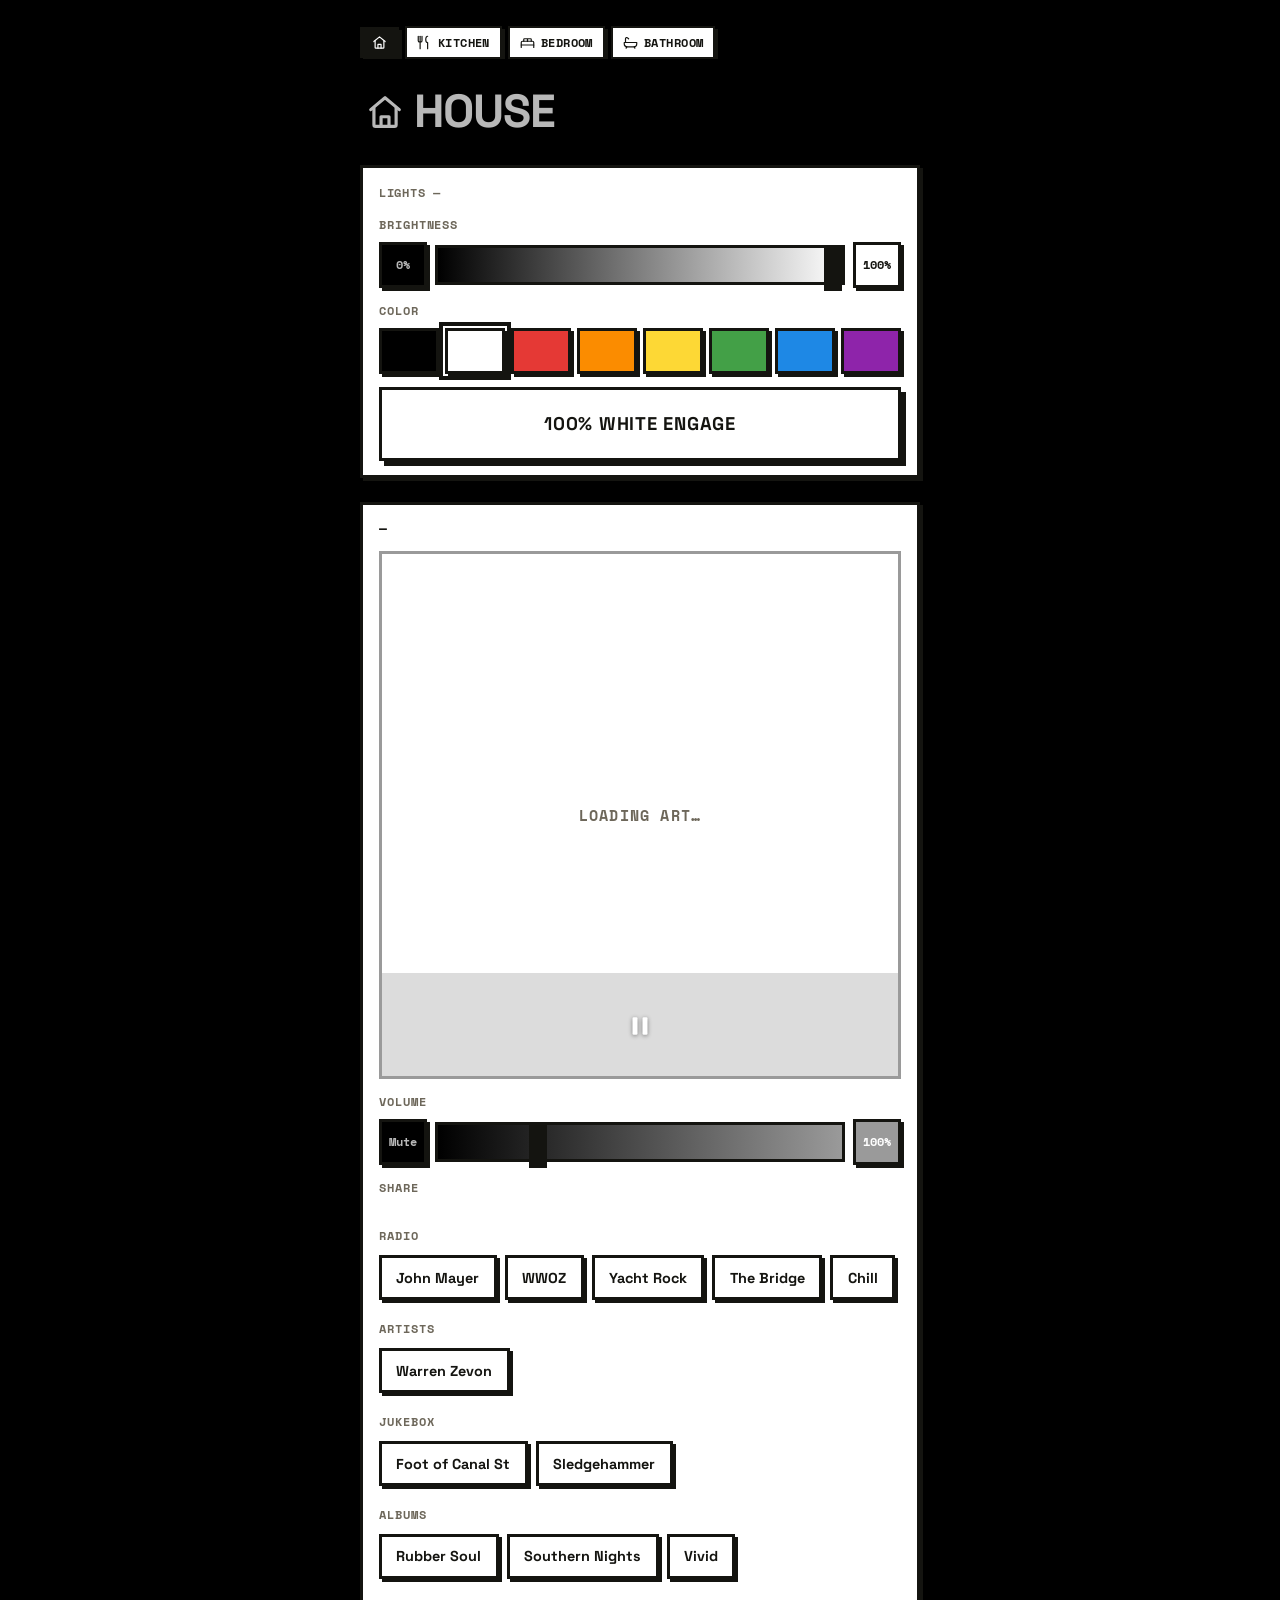
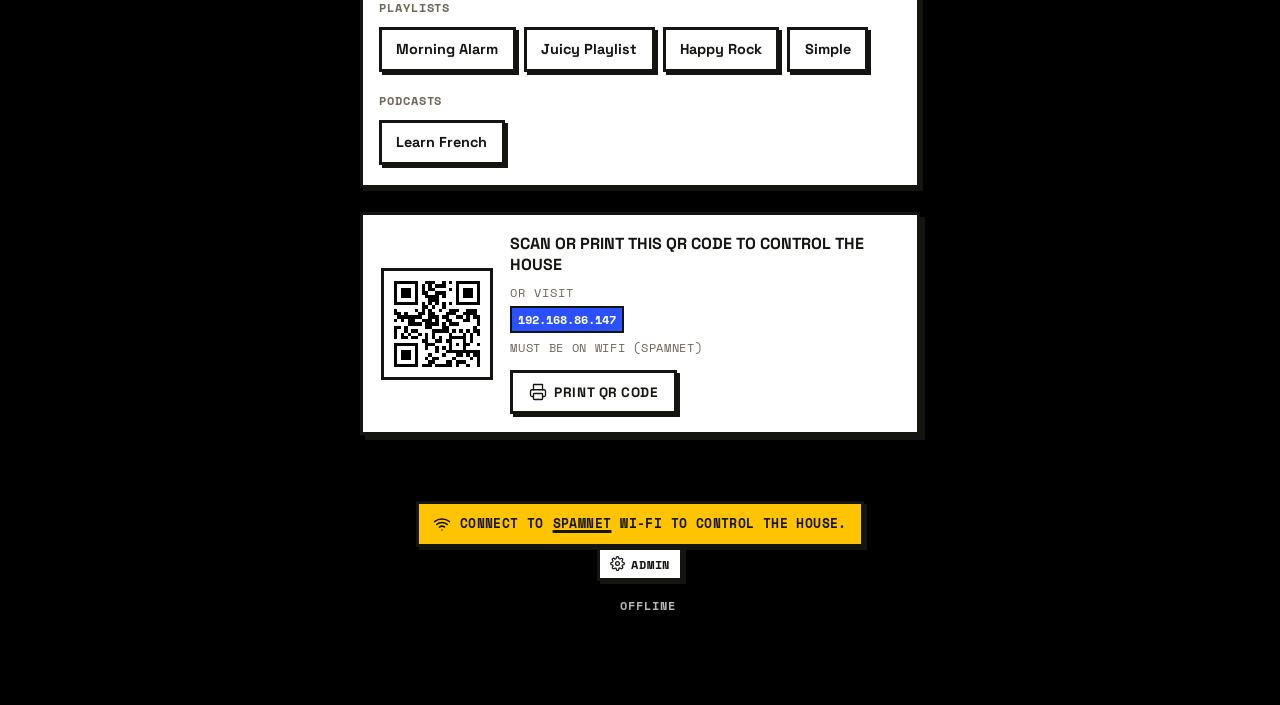
==== commit 483acb0f: "Add bathroom + house pages, transport controls, room nav, multi-hub lights - New bathroom room (Sono" ====
--- a/index.html
+++ b/index.html
@@ -7,104 +7,156 @@
   <meta name="apple-mobile-web-app-status-bar-style" content="black-translucent">
   <meta name="theme-color" content="#f4f1e6" media="(prefers-color-scheme: light)">
   <meta name="theme-color" content="#14140f" media="(prefers-color-scheme: dark)">
-  <title>JARVIS · Rooms</title>
-  <link rel="icon" href="/favicon.ico" sizes="any">
+  <title>House · JARVIS</title>
+  <link rel="icon" href="/house.ico" sizes="any">
   <link rel="apple-touch-icon" href="/home-touch.png">
-  <meta name="apple-mobile-web-app-title" content="Jarvis">
+  <meta name="apple-mobile-web-app-title" content="House">
   <link rel="preconnect" href="https://fonts.googleapis.com">
   <link rel="preconnect" href="https://fonts.gstatic.com" crossorigin>
   <link href="https://fonts.googleapis.com/css2?family=Space+Grotesk:wght@400;500;700&family=Space+Mono:wght@400;700&display=swap" rel="stylesheet">
-  <link rel="stylesheet" href="assets/styles.css">
+  <link rel="stylesheet" href="/assets/styles.css">
 </head>
 <body>
-  <main class="page page-center">
-    <p class="
-    home-wordmark">JARVIS</p>
+  <main class="page" data-room="house" data-sonos-room="house"
+        data-hue-bridge="all" data-lights-group="0" data-lights-members="22,21,20,63,62">
+    <!-- Room nav -->
+    <nav class="room-nav" aria-label="Rooms">
+      <a class="room-nav-home" href="/" aria-current="page" aria-label="Whole house"><svg viewBox="0 0 24 24" fill="none" stroke="currentColor" stroke-width="1.9" stroke-linecap="round" stroke-linejoin="round" aria-hidden="true"><path d="m3 10.5 9-7.5 9 7.5"/><path d="M5 9.5V20a1 1 0 0 0 1 1h12a1 1 0 0 0 1-1V9.5"/><path d="M9.5 21v-6h5v6"/></svg></a>
+      <a href="/kitchen/"><svg viewBox="0 0 24 24" fill="none" stroke="currentColor" stroke-width="1.9" stroke-linecap="round" stroke-linejoin="round" aria-hidden="true"><path d="M8 2v7a2 2 0 0 1-2 2H4a2 2 0 0 1-2-2V2"/><path d="M5 2v20"/><path d="M17 2c-1.7 0-3 2-3 5s1.3 5 3 5v10"/></svg>Kitchen</a>
+      <a href="/bedroom/"><svg viewBox="0 0 24 24" fill="none" stroke="currentColor" stroke-width="1.9" stroke-linecap="round" stroke-linejoin="round" aria-hidden="true"><path d="M2 20v-8a2 2 0 0 1 2-2h16a2 2 0 0 1 2 2v8"/><path d="M2 16h20"/><path d="M6 10V7a1 1 0 0 1 1-1h4a1 1 0 0 1 1 1v3"/><path d="M12 10V7a1 1 0 0 1 1-1h4a1 1 0 0 1 1 1v3"/></svg>Bedroom</a>
+      <a href="/bathroom/"><svg viewBox="0 0 24 24" fill="none" stroke="currentColor" stroke-width="1.9" stroke-linecap="round" stroke-linejoin="round" aria-hidden="true"><path d="M4 12V6a2 2 0 0 1 3.5-1.3L9 6"/><path d="M2 12h20v2a5 5 0 0 1-5 5H7a5 5 0 0 1-5-5z"/><path d="M6 19l-1 2M18 19l1 2"/></svg>Bathroom</a>
+    </nav>
 
-    <section class="section" aria-label="Rooms">
-      <div class="room-grid">
-        <a class="room-card" id="room-kitchen" href="kitchen/">
-          <svg class="icon" width="26" height="26" viewBox="0 0 24 24" fill="none" stroke="currentColor" stroke-width="1.75" stroke-linecap="round" stroke-linejoin="round" aria-hidden="true"><path d="M8 2v7a2 2 0 0 1-2 2H4a2 2 0 0 1-2-2V2"/><path d="M5 2v20"/><path d="M17 2c-1.7 0-3 2-3 5s1.3 5 3 5v10"/></svg>
-          Kitchen
-        </a>
+    <!-- House header -->
+    <header class="kitchen-head" id="house-hero">
+      <h1 class="kitchen-title"><svg class="kitchen-title-ico" viewBox="0 0 24 24" fill="none" stroke="currentColor" stroke-width="2" stroke-linecap="round" stroke-linejoin="round" aria-hidden="true"><path d="m3 10.5 9-7.5 9 7.5"/><path d="M5 9.5V20a1 1 0 0 0 1 1h12a1 1 0 0 0 1-1V9.5"/><path d="M9.5 21v-6h5v6"/></svg>House</h1>
+    </header>
 
-        <button class="room-card" type="button" data-soon="the living room">
-          <span class="soon">Soon</span>
-          <svg class="icon" width="26" height="26" viewBox="0 0 24 24" fill="none" stroke="currentColor" stroke-width="1.75" stroke-linecap="round" stroke-linejoin="round" aria-hidden="true"><path d="M5 12V8a2 2 0 0 1 2-2h10a2 2 0 0 1 2 2v4"/><path d="M3 14a2 2 0 0 1 2-2h14a2 2 0 0 1 2 2v3H3z"/><path d="M5 17v2M19 17v2"/></svg>
-          Living Room
-        </button>
+    <!-- Lights (all lights, both hubs) -->
+    <section class="section theme-lights" aria-label="Lights">
+      <div class="light-tools">
+        <div class="lights-line"><span id="lights-line-text">Off</span></div>
+        <div class="tool-row">
+          <span class="tool-label">Brightness</span>
+          <div class="bri-row">
+            <button class="bri-end bri-off" id="bri-0" type="button" aria-label="Off (0%)">0%</button>
+            <input type="range" id="brightness" class="slider" min="1" max="99" value="99" aria-label="Brightness">
+            <button class="bri-end" id="bri-100" type="button" aria-label="Brightest (100%)">100%</button>
+          </div>
+        </div>
+        <div class="tool-row">
+          <span class="tool-label">Color</span>
+          <div class="swatches" id="swatches" role="group" aria-label="Light color"></div>
+        </div>
 
-        <a class="room-card" id="room-bedroom" href="bedroom/">
-          <svg class="icon" width="26" height="26" viewBox="0 0 24 24" fill="none" stroke="currentColor" stroke-width="1.75" stroke-linecap="round" stroke-linejoin="round" aria-hidden="true"><path d="M2 20v-8a2 2 0 0 1 2-2h16a2 2 0 0 1 2 2v8"/><path d="M2 16h20"/><path d="M6 10V7a1 1 0 0 1 1-1h4a1 1 0 0 1 1 1v3"/><path d="M12 10V7a1 1 0 0 1 1-1h4a1 1 0 0 1 1 1v3"/></svg>
-          Bedroom
-        </a>
-
-        <button class="room-card" type="button" data-soon="the office">
-          <span class="soon">Soon</span>
-          <svg class="icon" width="26" height="26" viewBox="0 0 24 24" fill="none" stroke="currentColor" stroke-width="1.75" stroke-linecap="round" stroke-linejoin="round" aria-hidden="true"><rect x="2" y="7" width="20" height="14" rx="2"/><path d="M8 7V5a2 2 0 0 1 2-2h4a2 2 0 0 1 2 2v2"/></svg>
-          Office
-        </button>
-
-        <button class="room-card" type="button" data-soon="the bathroom">
-          <span class="soon">Soon</span>
-          <svg class="icon" width="26" height="26" viewBox="0 0 24 24" fill="none" stroke="currentColor" stroke-width="1.75" stroke-linecap="round" stroke-linejoin="round" aria-hidden="true"><path d="M4 12V6a2 2 0 0 1 3.5-1.3L9 6"/><path d="M2 12h20v2a5 5 0 0 1-5 5H7a5 5 0 0 1-5-5z"/><path d="M6 19l-1 2M18 19l1 2"/></svg>
-          Bathroom
-        </button>
-
-        <button class="room-card" type="button" data-soon="whole-house control">
-          <span class="soon">Soon</span>
-          <svg class="icon" width="26" height="26" viewBox="0 0 24 24" fill="none" stroke="currentColor" stroke-width="1.75" stroke-linecap="round" stroke-linejoin="round" aria-hidden="true"><path d="M3 10.5 12 3l9 7.5"/><path d="M5 9.5V20a1 1 0 0 0 1 1h12a1 1 0 0 0 1-1V9.5"/><path d="M9.5 21v-6h5v6"/></svg>
-          Whole House
+        <button class="btn btn-toggle" id="lights-toggle" type="button" aria-label="Toggle all house lights">
+          <span class="toggle-txt">Engage</span>
         </button>
       </div>
+    </section>
 
+    <!-- Sound (Sonos) — now-playing + controls in one box -->
+    <section class="section theme-music" aria-label="Sound">
+      <div class="light-tools">
+        <div class="np-status">
+          <div class="np-primary" id="np-track">—</div>
+          <div class="np-secondary" id="np-sub"></div>
+        </div>
+        <div class="np-art-wrap">
+          <img class="np-art" id="np-art" alt="Album art" hidden>
+          <div class="np-art np-art-loading" id="np-art-loading"><span id="np-art-msg">Loading art…</span></div>
+          <div class="np-playbar">
+            <button class="np-skip np-prev" id="np-prev" type="button" aria-label="Previous track" hidden>
+              <svg viewBox="0 0 24 24" fill="currentColor" aria-hidden="true"><path d="M6 6h2v12H6z"/><path d="M20 6v12L9 12z"/></svg>
+            </button>
+            <button class="np-playpause" id="np-playpause" type="button" aria-label="Play or pause">
+              <svg class="pp-ico pp-pause" viewBox="0 0 24 24" fill="currentColor" aria-hidden="true"><rect x="6" y="5" width="4" height="14" rx="1"/><rect x="14" y="5" width="4" height="14" rx="1"/></svg>
+              <svg class="pp-ico pp-play" viewBox="0 0 24 24" fill="currentColor" aria-hidden="true"><path d="M8 5v14l11-7z"/></svg>
+            </button>
+            <button class="np-skip np-next" id="np-next" type="button" aria-label="Next track" hidden>
+              <svg viewBox="0 0 24 24" fill="currentColor" aria-hidden="true"><path d="M4 6v12l11-6z"/><path d="M16 6h2v12h-2z"/></svg>
+            </button>
+          </div>
+        </div>
+        <div class="tool-row">
+          <span class="tool-label">Volume</span>
+          <div class="bri-row">
+            <button class="bri-end bri-off" id="vol-mute" type="button" aria-label="Mute toggle">Mute</button>
+            <input type="range" id="volume" class="slider vol-slider" min="1" max="99" value="24" aria-label="Volume">
+            <button class="bri-end vol-max" id="vol-100" type="button" aria-label="Max (100%)">100%</button>
+          </div>
+        </div>
+        <div class="tool-row">
+          <span class="tool-label">Share</span>
+          <div class="chan-row" id="row-share"></div>
+        </div>
+        <div class="tool-row">
+          <span class="tool-label">Radio</span>
+          <div class="chan-row" id="row-radio"></div>
+        </div>
+        <div class="tool-row">
+          <span class="tool-label">Artists</span>
+          <div class="chan-row" id="row-artists"></div>
+        </div>
+        <div class="tool-row">
+          <span class="tool-label">Jukebox</span>
+          <div class="chan-row" id="row-jukebox"></div>
+        </div>
+        <div class="tool-row">
+          <span class="tool-label">Albums</span>
+          <div class="chan-row" id="row-albums"></div>
+        </div>
+        <div class="tool-row">
+          <span class="tool-label">Playlists</span>
+          <div class="chan-row" id="row-playlists"></div>
+        </div>
+        <div class="tool-row">
+          <span class="tool-label">Podcasts</span>
+          <div class="chan-row" id="row-podcasts"></div>
+        </div>
+      </div>
+    </section>
+
+    <!-- QR to this page -->
+    <section class="card qr" aria-label="House page QR code">
+      <div class="qr-frame">
+        <img class="qr-code" src="/assets/house-qr.svg" width="88" height="88" alt="QR code that opens this house page">
+      </div>
+      <div class="qr-body">
+        <div class="qr-title">Scan or print this QR code to control the house</div>
+        <div class="qr-or">or visit</div>
+        <span class="qr-url">192.168.86.147</span>
+        <div class="qr-wifi">must be on wifi (SpamNet)</div>
+        <button class="chip qr-print" type="button" data-print="true">
+          <svg class="icon" width="18" height="18" viewBox="0 0 24 24" fill="none" stroke="currentColor" stroke-width="1.75" stroke-linecap="round" stroke-linejoin="round" aria-hidden="true"><path d="M6 9V2h12v7"/><path d="M6 18H4a2 2 0 0 1-2-2v-5a2 2 0 0 1 2-2h16a2 2 0 0 1 2 2v5a2 2 0 0 1-2 2h-2"/><rect x="6" y="14" width="12" height="8" rx="1"/></svg>
+          Print QR code
+        </button>
+      </div>
+    </section>
+
+    <footer class="page-footer">
       <p class="wifi-note">
         <svg width="18" height="18" viewBox="0 0 24 24" fill="none" stroke="currentColor" stroke-width="2" stroke-linecap="round" stroke-linejoin="round" aria-hidden="true"><path d="M5 12.55a11 11 0 0 1 14 0"/><path d="M8.5 16.11a6 6 0 0 1 7 0"/><path d="M2 8.82a16 16 0 0 1 20 0"/><line x1="12" y1="20" x2="12.01" y2="20"/></svg>
         Connect to <strong>SpamNet</strong> Wi-Fi to control the house.
       </p>
-    </section>
-
-    <details class="tech">
-      <summary>Tech Jargon</summary>
-      <div class="tech-body">
-        <h3>Network</h3>
-        <div class="kv">Wi-Fi ...... <b>SpamNet</b> (all devices must be on it)</div>
-        <div class="kv">Raspberry Pi ...... <b>192.168.86.147</b> (the web server)</div>
-        <div class="kv">Hue Bridge ...... <b>192.168.86.151</b> (kitchen = group 82)</div>
-        <div class="kv">Site ...... <b>http://192.168.86.147/</b></div>
-        <div class="kv">Kitchen ...... <b>http://192.168.86.147/kitchen/</b></div>
-
-        <h3>How it works</h3>
-        <div class="kv">The Pi runs <b>server.py</b> on port 80: it serves this website
-          and relays light commands.</div>
-        <div class="kv">Tap a light → phone POSTs to <b>/hue</b> on the Pi → Pi sends a
-          PUT to the Hue bridge. (Browsers can't call the bridge directly.)</div>
-        <div class="kv">Music buttons → <b>iOS Shortcuts</b> (Alexa has no local API).</div>
-        <div class="kv">Code lives at <b>github.com/KevinKolb/jarvis</b>. The Hue token
-          is only in server.py on the Pi, not in the public code.</div>
-
-        <h3>Update the Pi (from any computer on SpamNet)</h3>
-        <pre>ssh USERNAME@192.168.86.147
-cd jarvis
-git pull
-bash setup-pi.sh</pre>
-
-        <h3>Handy commands (run on the Pi)</h3>
-        <pre>sudo systemctl restart jarvis   # restart the server
-sudo systemctl status jarvis    # is it running?
-journalctl -u jarvis -f         # live log (Ctrl+C to quit)
-hostname -I                     # the Pi's IP address</pre>
-
-        <h3>If the lights stop working</h3>
-        <div class="kv">1. Is the phone on <b>SpamNet</b>?</div>
-        <div class="kv">2. Is the Pi powered on? (it must stay on)</div>
-        <div class="kv">3. Did the Pi's address change after a reboot? If the site won't
-          load, run <b>hostname -I</b> on the Pi to get the new address.</div>
-      </div>
-    </details>
+      <a class="backlink" href="/admin.html">
+        <svg width="15" height="15" viewBox="0 0 24 24" fill="none" stroke="currentColor" stroke-width="2" stroke-linecap="round" stroke-linejoin="round" aria-hidden="true"><circle cx="12" cy="12" r="3"/><path d="M19.4 15a1.65 1.65 0 0 0 .33 1.82l.06.06a2 2 0 1 1-2.83 2.83l-.06-.06a1.65 1.65 0 0 0-1.82-.33 1.65 1.65 0 0 0-1 1.51V21a2 2 0 1 1-4 0v-.09A1.65 1.65 0 0 0 9 19.4a1.65 1.65 0 0 0-1.82.33l-.06.06a2 2 0 1 1-2.83-2.83l.06-.06a1.65 1.65 0 0 0 .33-1.82 1.65 1.65 0 0 0-1.51-1H3a2 2 0 1 1 0-4h.09A1.65 1.65 0 0 0 4.6 9a1.65 1.65 0 0 0-.33-1.82l-.06-.06a2 2 0 1 1 2.83-2.83l.06.06a1.65 1.65 0 0 0 1.82.33H9a1.65 1.65 0 0 0 1-1.51V3a2 2 0 1 1 4 0v.09a1.65 1.65 0 0 0 1 1.51 1.65 1.65 0 0 0 1.82-.33l.06-.06a2 2 0 1 1 2.83 2.83l-.06.06a1.65 1.65 0 0 0-.33 1.82V9a1.65 1.65 0 0 0 1.51 1H21a2 2 0 1 1 0 4h-.09a1.65 1.65 0 0 0-1.51 1z"/></svg>
+        Admin
+      </a>
+      <div class="conn-status"><span class="conn-dot" id="conn-dot"></span><span id="conn-text">connecting…</span></div>
+    </footer>
   </main>
 
+  <!-- Print-only sheet: SCAN TO CONTROL THE HOUSE + QR + url -->
+  <div class="print-sheet" aria-hidden="true">
+    <div class="print-card">
+      <h1 class="print-heading">SCAN TO CONTROL THE HOUSE</h1>
+      <img class="print-qr" src="/assets/house-qr.svg" alt="QR code for the house page">
+      <p class="print-url">192.168.86.147</p>
+    </div>
+  </div>
+
   <div class="toast" id="toast" role="status" aria-live="polite"></div>
-  <script src="assets/app.js"></script>
+  <script src="/assets/app.js"></script>
 </body>
 </html>
--- a/assets/styles.css
+++ b/assets/styles.css
@@ -357,6 +357,67 @@
   color: var(--muted);
 }
 
+/* Full-width TV-mode button (bedroom Sound box) */
+.btn-tv {
+  width: 100%;
+  min-height: 56px;
+  margin-top: 0.5rem;
+  justify-content: center;
+  text-align: center;
+  letter-spacing: 0.03em;
+}
+.btn-tv.on {                        /* TV audio is live */
+  background: var(--art-accent);
+  color: var(--art-ink);
+}
+
+/* Hub-wide "FOH OFF" / "BOH OFF" button under Engage */
+.btn-house-off {
+  width: 100%;
+  min-height: 52px;
+  margin-top: 0.6rem;
+  justify-content: center;
+  text-align: center;
+  letter-spacing: 0.06em;
+  background: #363636;
+  color: #ffffff;
+}
+
+/* Compact room nav across the top of each room page */
+.room-nav {
+  display: flex;
+  align-items: center;
+  gap: 0.4rem;
+  margin-bottom: 0.9rem;
+  overflow-x: auto;
+  scrollbar-width: none;
+}
+.room-nav::-webkit-scrollbar { display: none; }
+.room-nav a {
+  flex: none;
+  display: inline-flex;
+  align-items: center;
+  gap: 0.35rem;
+  padding: 0.4rem 0.62rem;
+  border: 2px solid var(--edge);
+  background: var(--surface);
+  color: var(--ink);
+  box-shadow: var(--sh-sm);
+  font-family: "Space Mono", monospace;
+  font-size: 0.72rem;
+  font-weight: 700;
+  text-transform: uppercase;
+  letter-spacing: 0.04em;
+  text-decoration: none;
+}
+.room-nav a svg { width: 15px; height: 15px; flex: none; }
+.room-nav-home { padding: 0.4rem 0.5rem; }
+.room-nav a[aria-current="page"] {
+  background: var(--ink);
+  color: var(--surface);
+  border-color: var(--ink);
+}
+
 /* ---------- Light tools: brightness + color ---------- */
 .light-tools {
   margin-top: 0.8rem;
@@ -483,6 +544,39 @@
   margin-top: 0.2rem;
 }
 .np-secondary:empty { display: none; }
+.np-art-wrap { position: relative; margin-top: 0.8rem; }
+.np-art-wrap .np-art { margin-top: 0; }
+/* Transport controls layered over the bottom fifth of the album art */
+.np-playbar {
+  position: absolute;
+  left: 0; right: 0; bottom: 0;
+  height: 20%;
+  display: flex;
+  align-items: stretch;
+  justify-content: center;
+  gap: 8%;
+  background: var(--art-accent-soft, rgba(154, 154, 154, 0.34));
+  transition: background-color 240ms ease;
+}
+.np-playbar button {
+  flex: 0 0 auto;
+  display: flex;
+  align-items: center;
+  justify-content: center;
+  padding: 0 0.4rem;
+  border: none;
+  background: none;
+  color: var(--art-ink);
+  cursor: pointer;
+}
+.np-playbar[hidden] { display: none; }
+.np-playbar button svg { filter: drop-shadow(0 1px 2px rgba(0, 0, 0, 0.45)); }
+.np-playpause .pp-ico { width: 30px; height: 30px; }
+.np-skip svg { width: 24px; height: 24px; }
+.np-skip[hidden] { display: none; }
+.np-playpause .pp-play { display: none; }
+.np-playpause.paused .pp-play { display: block; }
+.np-playpause.paused .pp-pause { display: none; }
 .np-art {
   display: block;
   width: 100%;
@@ -511,6 +605,32 @@
   font-size: 0.95rem;
   font-weight: 700;
   letter-spacing: 0.08em;
+  text-transform: uppercase;
+  color: var(--muted);
+}
+/* TV graphic shown in the art area while TV audio is playing (bedroom) */
+.np-art-tv {
+  position: relative;
+  height: 0;
+  padding-bottom: 100%;             /* 1:1 box, matches the art placeholder */
+  background: var(--surface);
+  color: var(--ink);
+}
+.np-art-tv[hidden] { display: none; }
+.np-art-tv svg {
+  position: absolute;
+  top: 50%; left: 50%;
+  transform: translate(-50%, -60%);
+  width: 46%; height: 46%;
+}
+.np-art-tv span {
+  position: absolute;
+  left: 0; right: 0; bottom: 14%;
+  text-align: center;
+  font-family: "Space Mono", monospace;
+  font-size: 1rem;
+  font-weight: 700;
+  letter-spacing: 0.18em;
   text-transform: uppercase;
   color: var(--muted);
 }
@@ -550,6 +670,16 @@
   background: var(--art-accent);
   color: var(--art-ink);
   transition: background-color 240ms ease, color 240ms ease;
+}
+.share-btn { text-transform: uppercase; }
+.share-note {
+  margin-top: 0.55rem;
+  font-family: "Space Mono", monospace;
+  font-size: 0.66rem;
+  line-height: 1.35;
+  letter-spacing: 0.03em;
+  text-transform: uppercase;
+  color: var(--muted);
 }
 .share-btn.on {   /* grouped to kitchen — tint to the album-art accent */
   background: var(--art-accent);
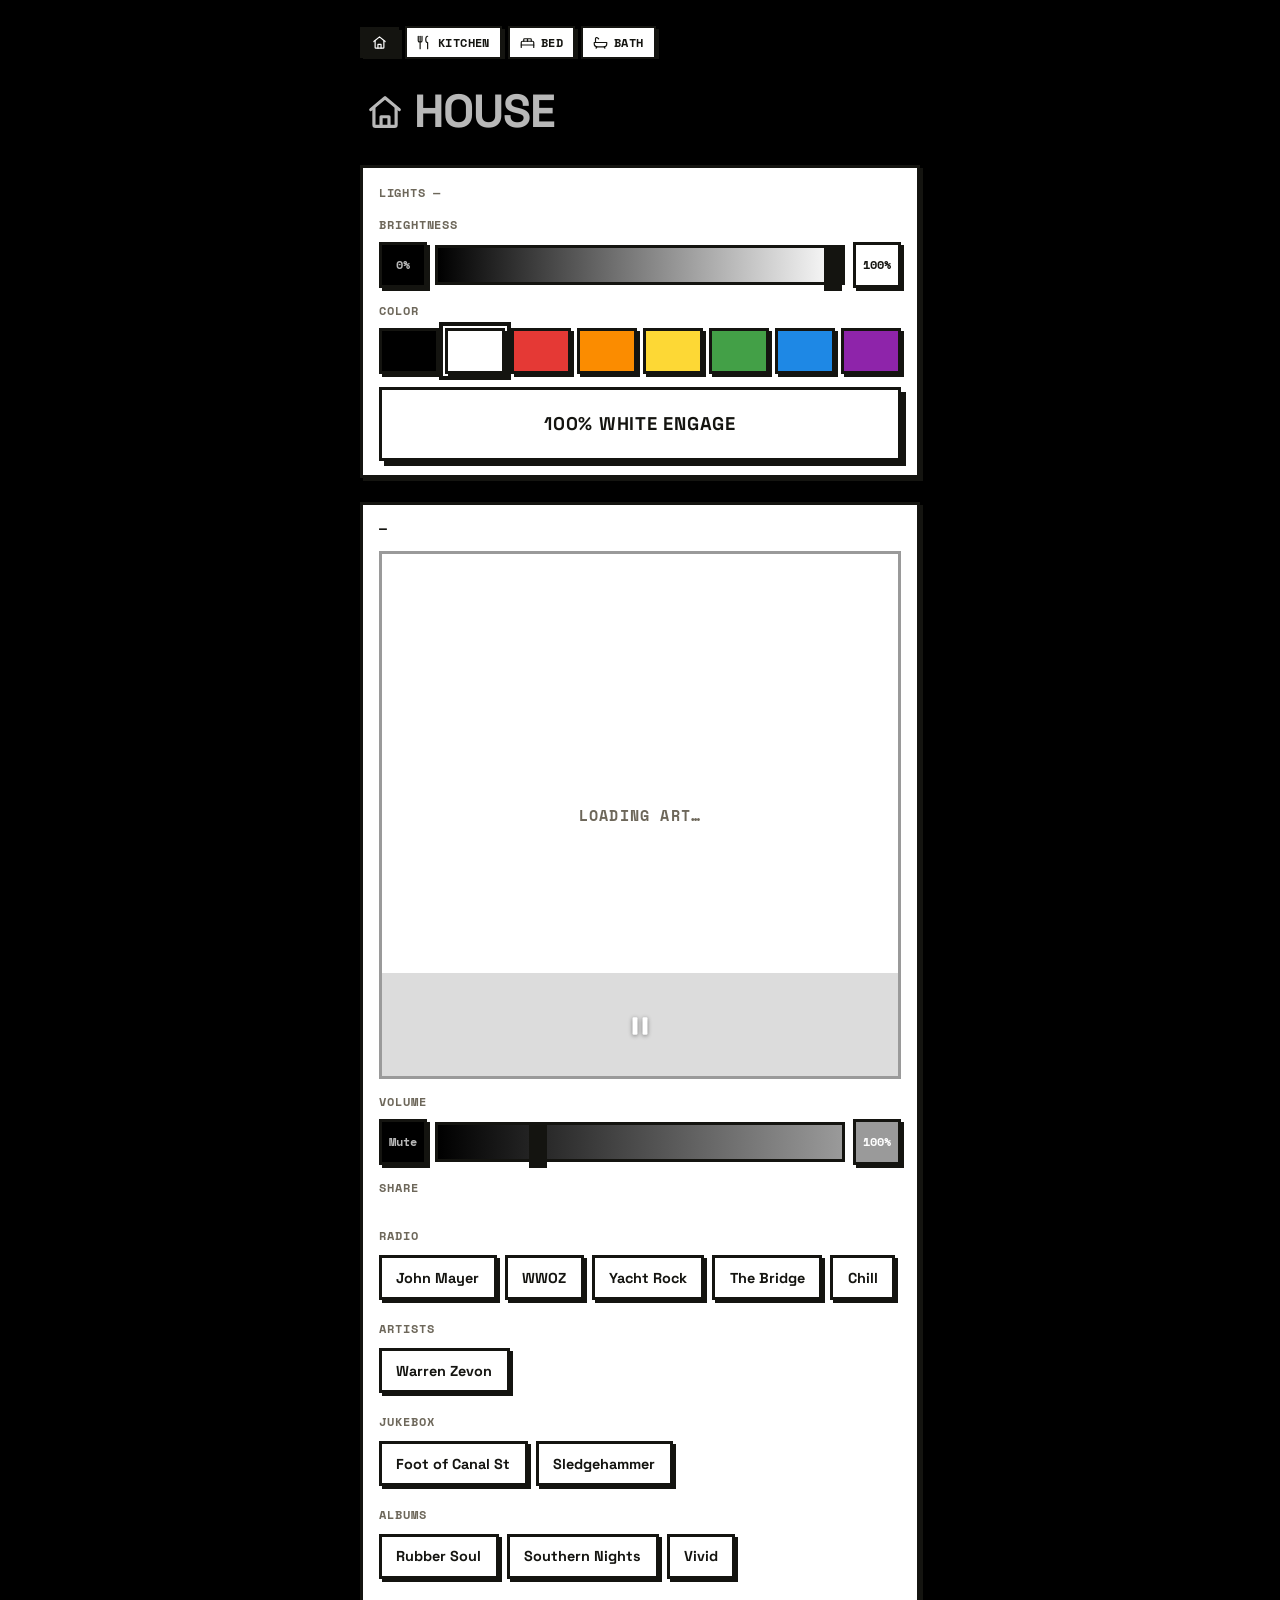
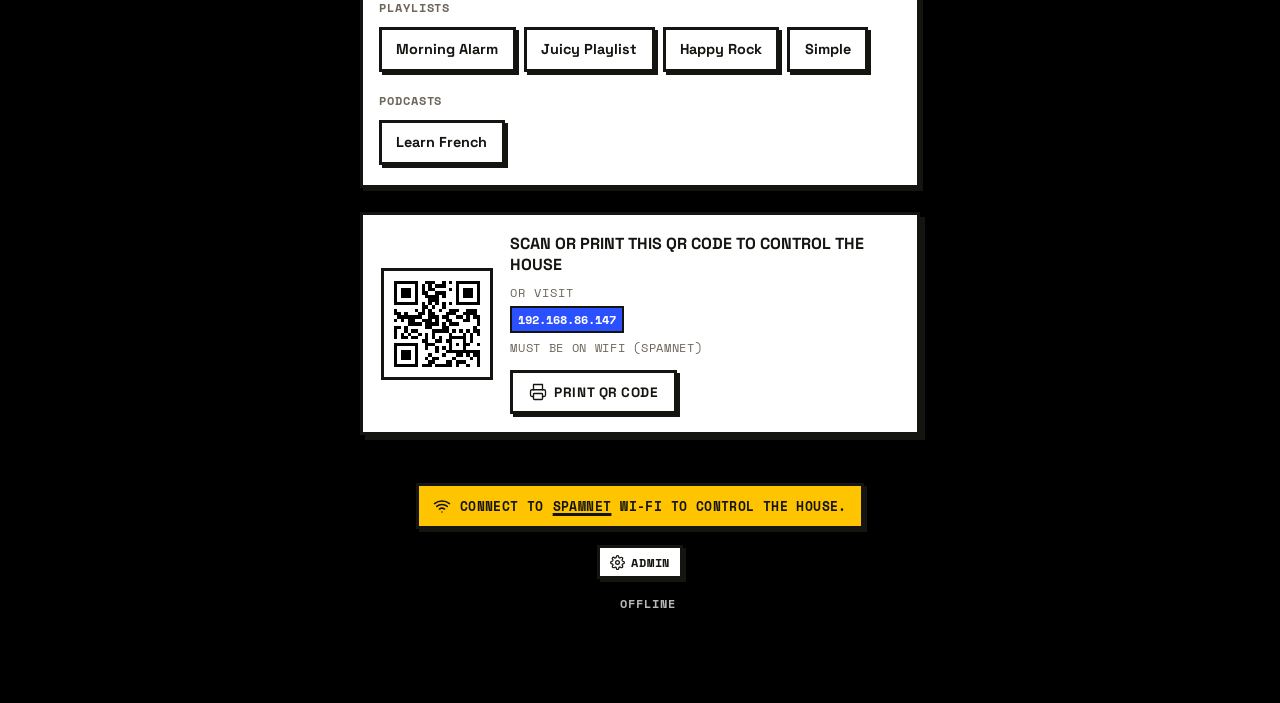
==== commit 13b55d91: "House page, whole-house lights, transport/mute fixes, bedroom theme Home page (/) is now a whole-hou" ====
--- a/index.html
+++ b/index.html
@@ -23,8 +23,8 @@
     <nav class="room-nav" aria-label="Rooms">
       <a class="room-nav-home" href="/" aria-current="page" aria-label="Whole house"><svg viewBox="0 0 24 24" fill="none" stroke="currentColor" stroke-width="1.9" stroke-linecap="round" stroke-linejoin="round" aria-hidden="true"><path d="m3 10.5 9-7.5 9 7.5"/><path d="M5 9.5V20a1 1 0 0 0 1 1h12a1 1 0 0 0 1-1V9.5"/><path d="M9.5 21v-6h5v6"/></svg></a>
       <a href="/kitchen/"><svg viewBox="0 0 24 24" fill="none" stroke="currentColor" stroke-width="1.9" stroke-linecap="round" stroke-linejoin="round" aria-hidden="true"><path d="M8 2v7a2 2 0 0 1-2 2H4a2 2 0 0 1-2-2V2"/><path d="M5 2v20"/><path d="M17 2c-1.7 0-3 2-3 5s1.3 5 3 5v10"/></svg>Kitchen</a>
-      <a href="/bedroom/"><svg viewBox="0 0 24 24" fill="none" stroke="currentColor" stroke-width="1.9" stroke-linecap="round" stroke-linejoin="round" aria-hidden="true"><path d="M2 20v-8a2 2 0 0 1 2-2h16a2 2 0 0 1 2 2v8"/><path d="M2 16h20"/><path d="M6 10V7a1 1 0 0 1 1-1h4a1 1 0 0 1 1 1v3"/><path d="M12 10V7a1 1 0 0 1 1-1h4a1 1 0 0 1 1 1v3"/></svg>Bedroom</a>
-      <a href="/bathroom/"><svg viewBox="0 0 24 24" fill="none" stroke="currentColor" stroke-width="1.9" stroke-linecap="round" stroke-linejoin="round" aria-hidden="true"><path d="M4 12V6a2 2 0 0 1 3.5-1.3L9 6"/><path d="M2 12h20v2a5 5 0 0 1-5 5H7a5 5 0 0 1-5-5z"/><path d="M6 19l-1 2M18 19l1 2"/></svg>Bathroom</a>
+      <a href="/bedroom/"><svg viewBox="0 0 24 24" fill="none" stroke="currentColor" stroke-width="1.9" stroke-linecap="round" stroke-linejoin="round" aria-hidden="true"><path d="M2 20v-8a2 2 0 0 1 2-2h16a2 2 0 0 1 2 2v8"/><path d="M2 16h20"/><path d="M6 10V7a1 1 0 0 1 1-1h4a1 1 0 0 1 1 1v3"/><path d="M12 10V7a1 1 0 0 1 1-1h4a1 1 0 0 1 1 1v3"/></svg>Bed</a>
+      <a href="/bathroom/"><svg viewBox="0 0 24 24" fill="none" stroke="currentColor" stroke-width="1.9" stroke-linecap="round" stroke-linejoin="round" aria-hidden="true"><path d="M4 12V6a2 2 0 0 1 3.5-1.3L9 6"/><path d="M2 12h20v2a5 5 0 0 1-5 5H7a5 5 0 0 1-5-5z"/><path d="M6 19l-1 2M18 19l1 2"/></svg>Bath</a>
     </nav>
 
     <!-- House header -->
--- a/assets/styles.css
+++ b/assets/styles.css
@@ -648,6 +648,9 @@
 }
 .chan-row::-webkit-scrollbar { display: none; }   /* WebKit: hide scrollbar */
 .chan-row:last-child { margin-bottom: 0; }
+/* Desktop mouse drag-to-scroll (touch swipe still works on mobile) */
+.chan-row, .room-nav { cursor: grab; }
+.chan-row.dragging, .room-nav.dragging { cursor: grabbing; -webkit-user-select: none; user-select: none; }
 .chan-btn {
   -webkit-appearance: none;
   appearance: none;
@@ -697,6 +700,7 @@
 }
 .page-footer > * { margin: 0 0 0.85rem; }
 .page-footer > *:last-child { margin-bottom: 0; }
+.page-footer .wifi-note { margin: 0 0 1rem; }   /* override .wifi-note's own margin in the footer */
 .conn-status {
   display: inline-flex;
   align-items: center;
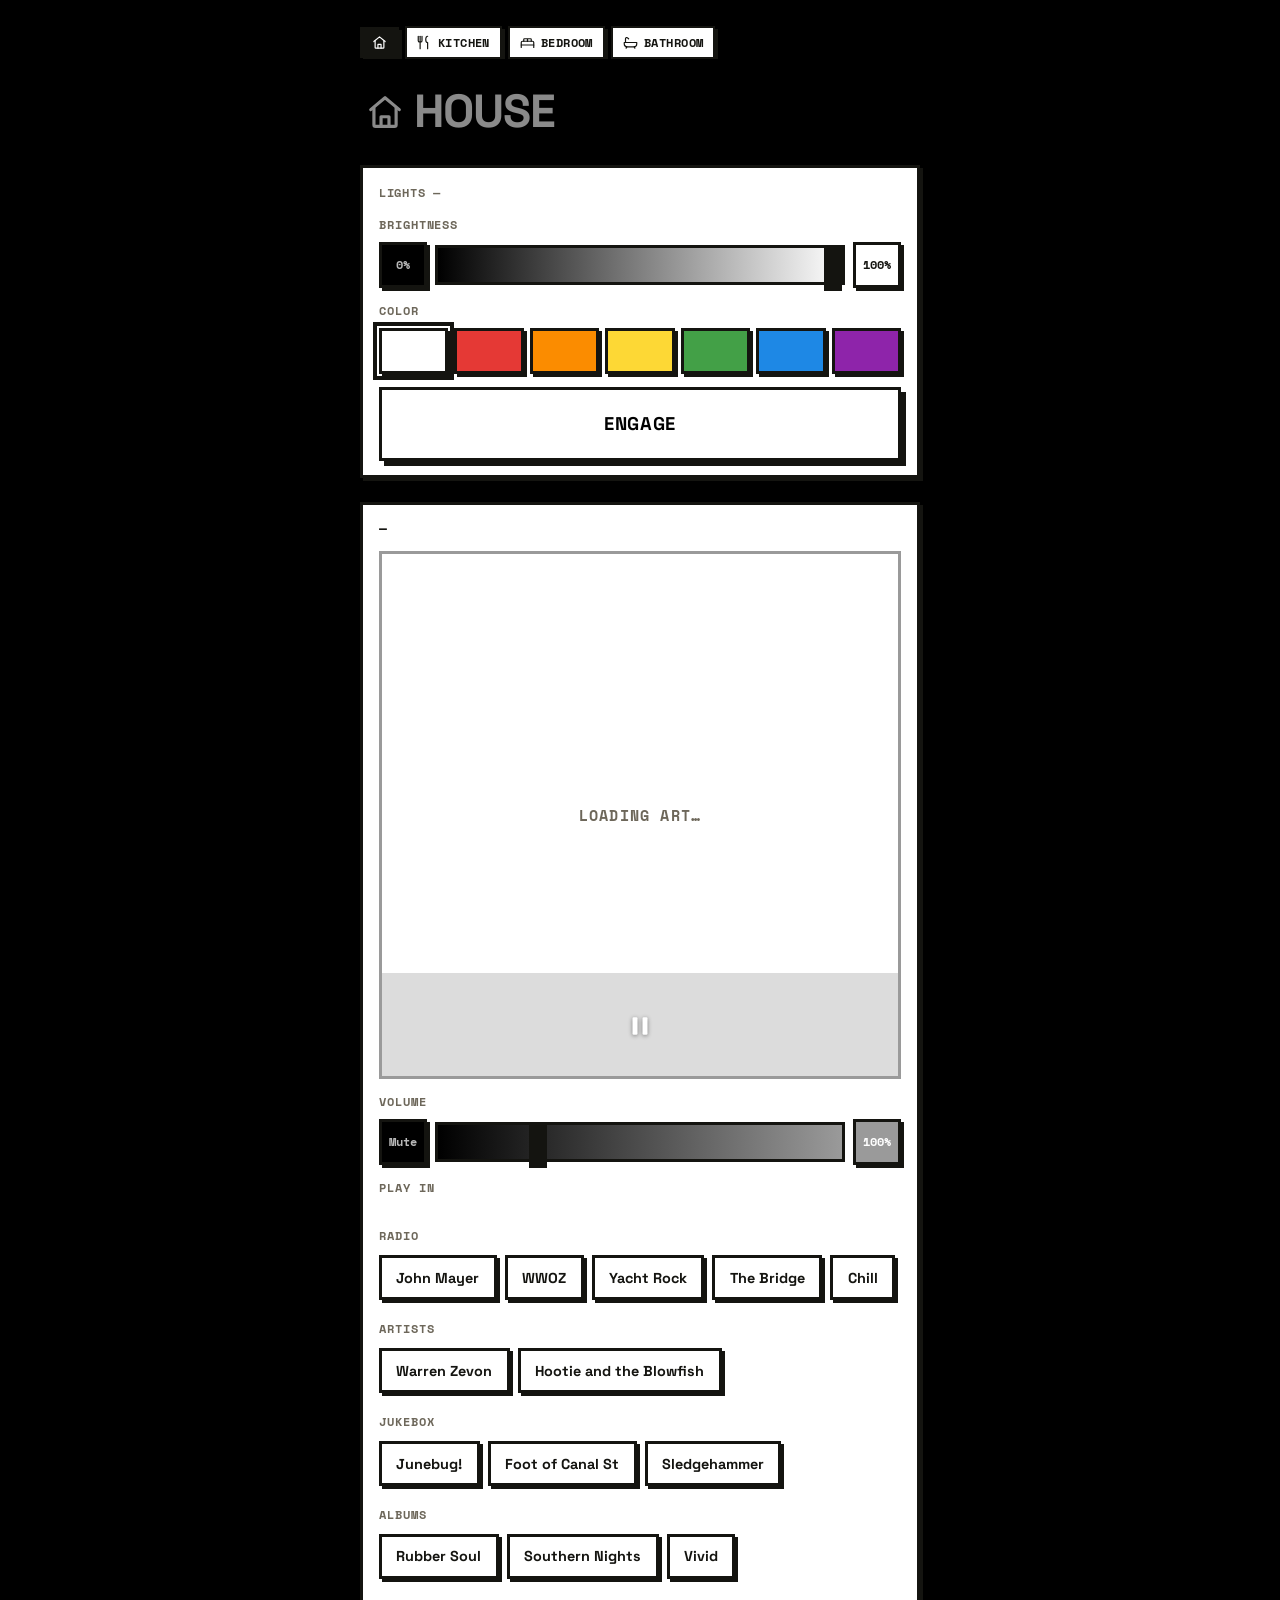
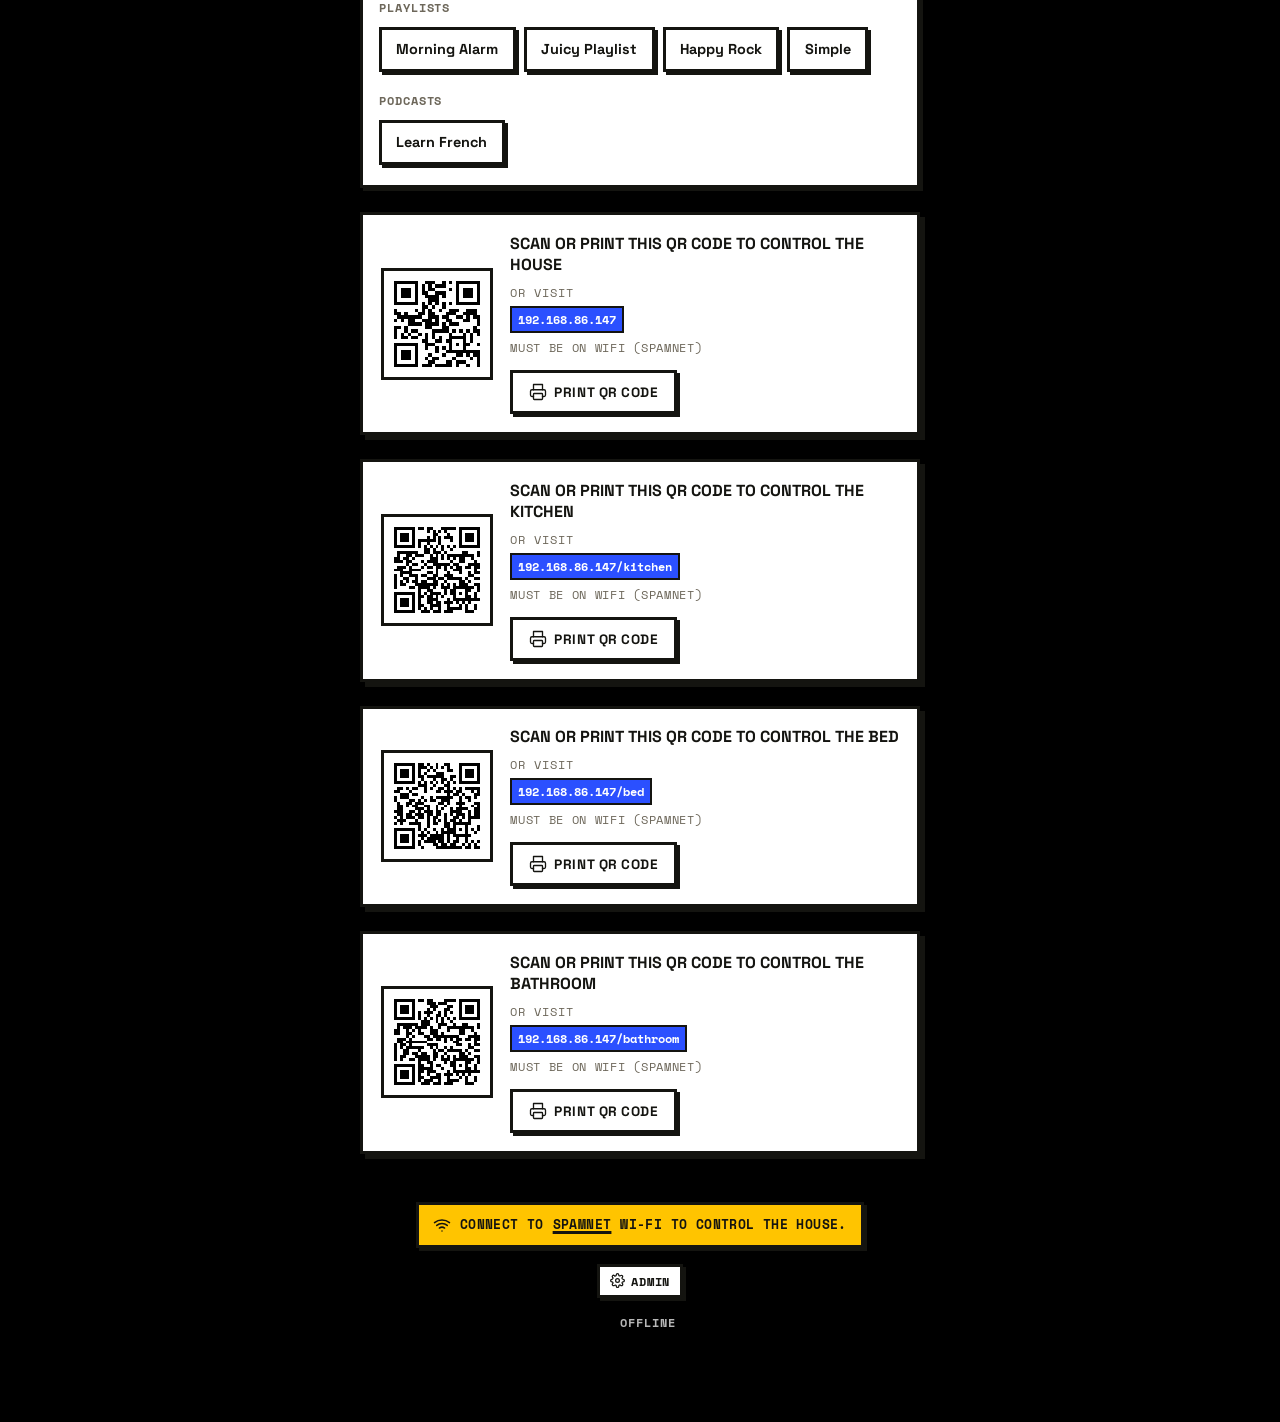
==== commit 7668608f: "jarvis" ====
--- a/index.html
+++ b/index.html
@@ -23,8 +23,8 @@
     <nav class="room-nav" aria-label="Rooms">
       <a class="room-nav-home" href="/" aria-current="page" aria-label="Whole house"><svg viewBox="0 0 24 24" fill="none" stroke="currentColor" stroke-width="1.9" stroke-linecap="round" stroke-linejoin="round" aria-hidden="true"><path d="m3 10.5 9-7.5 9 7.5"/><path d="M5 9.5V20a1 1 0 0 0 1 1h12a1 1 0 0 0 1-1V9.5"/><path d="M9.5 21v-6h5v6"/></svg></a>
       <a href="/kitchen/"><svg viewBox="0 0 24 24" fill="none" stroke="currentColor" stroke-width="1.9" stroke-linecap="round" stroke-linejoin="round" aria-hidden="true"><path d="M8 2v7a2 2 0 0 1-2 2H4a2 2 0 0 1-2-2V2"/><path d="M5 2v20"/><path d="M17 2c-1.7 0-3 2-3 5s1.3 5 3 5v10"/></svg>Kitchen</a>
-      <a href="/bedroom/"><svg viewBox="0 0 24 24" fill="none" stroke="currentColor" stroke-width="1.9" stroke-linecap="round" stroke-linejoin="round" aria-hidden="true"><path d="M2 20v-8a2 2 0 0 1 2-2h16a2 2 0 0 1 2 2v8"/><path d="M2 16h20"/><path d="M6 10V7a1 1 0 0 1 1-1h4a1 1 0 0 1 1 1v3"/><path d="M12 10V7a1 1 0 0 1 1-1h4a1 1 0 0 1 1 1v3"/></svg>Bed</a>
-      <a href="/bathroom/"><svg viewBox="0 0 24 24" fill="none" stroke="currentColor" stroke-width="1.9" stroke-linecap="round" stroke-linejoin="round" aria-hidden="true"><path d="M4 12V6a2 2 0 0 1 3.5-1.3L9 6"/><path d="M2 12h20v2a5 5 0 0 1-5 5H7a5 5 0 0 1-5-5z"/><path d="M6 19l-1 2M18 19l1 2"/></svg>Bath</a>
+      <a href="/bed/"><svg viewBox="0 0 24 24" fill="none" stroke="currentColor" stroke-width="1.9" stroke-linecap="round" stroke-linejoin="round" aria-hidden="true"><path d="M2 20v-8a2 2 0 0 1 2-2h16a2 2 0 0 1 2 2v8"/><path d="M2 16h20"/><path d="M6 10V7a1 1 0 0 1 1-1h4a1 1 0 0 1 1 1v3"/><path d="M12 10V7a1 1 0 0 1 1-1h4a1 1 0 0 1 1 1v3"/></svg>Bedroom</a>
+      <a href="/bathroom/"><svg viewBox="0 0 24 24" fill="none" stroke="currentColor" stroke-width="1.9" stroke-linecap="round" stroke-linejoin="round" aria-hidden="true"><path d="M4 12V6a2 2 0 0 1 3.5-1.3L9 6"/><path d="M2 12h20v2a5 5 0 0 1-5 5H7a5 5 0 0 1-5-5z"/><path d="M6 19l-1 2M18 19l1 2"/></svg>Bathroom</a>
     </nav>
 
     <!-- House header -->
@@ -87,7 +87,7 @@
           </div>
         </div>
         <div class="tool-row">
-          <span class="tool-label">Share</span>
+          <span class="tool-label">Play In</span>
           <div class="chan-row" id="row-share"></div>
         </div>
         <div class="tool-row">
@@ -117,17 +117,65 @@
       </div>
     </section>
 
-    <!-- QR to this page -->
+    <!-- QR codes for every page: scan or print to control each room -->
     <section class="card qr" aria-label="House page QR code">
       <div class="qr-frame">
-        <img class="qr-code" src="/assets/house-qr.svg" width="88" height="88" alt="QR code that opens this house page">
+        <img class="qr-code" src="/assets/house-qr.svg" width="88" height="88" alt="QR code that opens the house page">
       </div>
       <div class="qr-body">
         <div class="qr-title">Scan or print this QR code to control the house</div>
         <div class="qr-or">or visit</div>
         <span class="qr-url">192.168.86.147</span>
         <div class="qr-wifi">must be on wifi (SpamNet)</div>
-        <button class="chip qr-print" type="button" data-print="true">
+        <button class="chip qr-print" type="button" data-print="ps-house">
+          <svg class="icon" width="18" height="18" viewBox="0 0 24 24" fill="none" stroke="currentColor" stroke-width="1.75" stroke-linecap="round" stroke-linejoin="round" aria-hidden="true"><path d="M6 9V2h12v7"/><path d="M6 18H4a2 2 0 0 1-2-2v-5a2 2 0 0 1 2-2h16a2 2 0 0 1 2 2v5a2 2 0 0 1-2 2h-2"/><rect x="6" y="14" width="12" height="8" rx="1"/></svg>
+          Print QR code
+        </button>
+      </div>
+    </section>
+
+    <section class="card qr" aria-label="Kitchen page QR code">
+      <div class="qr-frame">
+        <img class="qr-code" src="/assets/kitchen-qr.svg" width="88" height="88" alt="QR code that opens the kitchen page">
+      </div>
+      <div class="qr-body">
+        <div class="qr-title">Scan or print this QR code to control the kitchen</div>
+        <div class="qr-or">or visit</div>
+        <span class="qr-url">192.168.86.147/kitchen</span>
+        <div class="qr-wifi">must be on wifi (SpamNet)</div>
+        <button class="chip qr-print" type="button" data-print="ps-kitchen">
+          <svg class="icon" width="18" height="18" viewBox="0 0 24 24" fill="none" stroke="currentColor" stroke-width="1.75" stroke-linecap="round" stroke-linejoin="round" aria-hidden="true"><path d="M6 9V2h12v7"/><path d="M6 18H4a2 2 0 0 1-2-2v-5a2 2 0 0 1 2-2h16a2 2 0 0 1 2 2v5a2 2 0 0 1-2 2h-2"/><rect x="6" y="14" width="12" height="8" rx="1"/></svg>
+          Print QR code
+        </button>
+      </div>
+    </section>
+
+    <section class="card qr" aria-label="Bed page QR code">
+      <div class="qr-frame">
+        <img class="qr-code" src="/assets/bed-qr.svg" width="88" height="88" alt="QR code that opens the bed page">
+      </div>
+      <div class="qr-body">
+        <div class="qr-title">Scan or print this QR code to control the bed</div>
+        <div class="qr-or">or visit</div>
+        <span class="qr-url">192.168.86.147/bed</span>
+        <div class="qr-wifi">must be on wifi (SpamNet)</div>
+        <button class="chip qr-print" type="button" data-print="ps-bed">
+          <svg class="icon" width="18" height="18" viewBox="0 0 24 24" fill="none" stroke="currentColor" stroke-width="1.75" stroke-linecap="round" stroke-linejoin="round" aria-hidden="true"><path d="M6 9V2h12v7"/><path d="M6 18H4a2 2 0 0 1-2-2v-5a2 2 0 0 1 2-2h16a2 2 0 0 1 2 2v5a2 2 0 0 1-2 2h-2"/><rect x="6" y="14" width="12" height="8" rx="1"/></svg>
+          Print QR code
+        </button>
+      </div>
+    </section>
+
+    <section class="card qr" aria-label="Bathroom page QR code">
+      <div class="qr-frame">
+        <img class="qr-code" src="/assets/bathroom-qr.svg" width="88" height="88" alt="QR code that opens the bathroom page">
+      </div>
+      <div class="qr-body">
+        <div class="qr-title">Scan or print this QR code to control the bathroom</div>
+        <div class="qr-or">or visit</div>
+        <span class="qr-url">192.168.86.147/bathroom</span>
+        <div class="qr-wifi">must be on wifi (SpamNet)</div>
+        <button class="chip qr-print" type="button" data-print="ps-bathroom">
           <svg class="icon" width="18" height="18" viewBox="0 0 24 24" fill="none" stroke="currentColor" stroke-width="1.75" stroke-linecap="round" stroke-linejoin="round" aria-hidden="true"><path d="M6 9V2h12v7"/><path d="M6 18H4a2 2 0 0 1-2-2v-5a2 2 0 0 1 2-2h16a2 2 0 0 1 2 2v5a2 2 0 0 1-2 2h-2"/><rect x="6" y="14" width="12" height="8" rx="1"/></svg>
           Print QR code
         </button>
@@ -147,12 +195,33 @@
     </footer>
   </main>
 
-  <!-- Print-only sheet: SCAN TO CONTROL THE HOUSE + QR + url -->
-  <div class="print-sheet" aria-hidden="true">
+  <!-- Print-only sheets: one per QR box; the print button shows only its own -->
+  <div class="print-sheet" id="ps-house" aria-hidden="true">
     <div class="print-card">
       <h1 class="print-heading">SCAN TO CONTROL THE HOUSE</h1>
       <img class="print-qr" src="/assets/house-qr.svg" alt="QR code for the house page">
       <p class="print-url">192.168.86.147</p>
+    </div>
+  </div>
+  <div class="print-sheet" id="ps-kitchen" aria-hidden="true">
+    <div class="print-card">
+      <h1 class="print-heading">SCAN TO CONTROL KITCHEN</h1>
+      <img class="print-qr" src="/assets/kitchen-qr.svg" alt="QR code for the kitchen page">
+      <p class="print-url">192.168.86.147/kitchen</p>
+    </div>
+  </div>
+  <div class="print-sheet" id="ps-bed" aria-hidden="true">
+    <div class="print-card">
+      <h1 class="print-heading">SCAN TO CONTROL BED</h1>
+      <img class="print-qr" src="/assets/bed-qr.svg" alt="QR code for the bed page">
+      <p class="print-url">192.168.86.147/bed</p>
+    </div>
+  </div>
+  <div class="print-sheet" id="ps-bathroom" aria-hidden="true">
+    <div class="print-card">
+      <h1 class="print-heading">SCAN TO CONTROL BATHROOM</h1>
+      <img class="print-qr" src="/assets/bathroom-qr.svg" alt="QR code for the bathroom page">
+      <p class="print-url">192.168.86.147/bathroom</p>
     </div>
   </div>
 
--- a/assets/styles.css
+++ b/assets/styles.css
@@ -507,7 +507,7 @@
 /* color swatches */
 .swatches {
   display: grid;
-  grid-template-columns: repeat(8, 1fr);
+  grid-template-columns: repeat(7, 1fr);
   grid-gap: 0.4rem;
   gap: 0.4rem;
 }
@@ -1086,7 +1086,7 @@
   .page, .toast { display: none !important; }
   body { background: #fff !important; margin: 0; }
   body::before { display: none; }
-  .print-sheet {
+  .print-sheet.printing {
     display: flex !important;
     flex-direction: column;
     align-items: center;
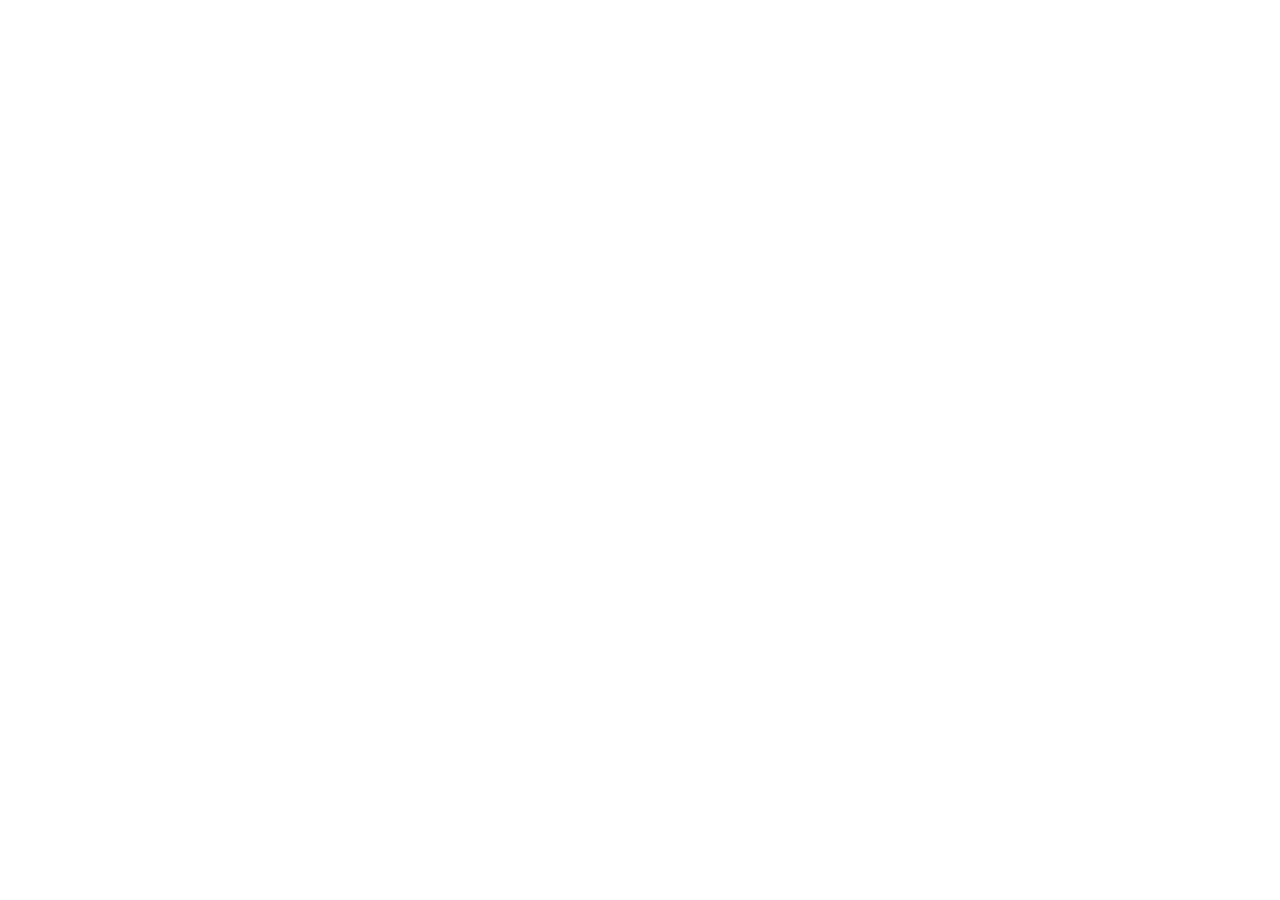
==== commit bed3a9ca: "deploy" ====
--- a/index.html
+++ b/index.html
@@ -14,7 +14,7 @@
   <link rel="preconnect" href="https://fonts.googleapis.com">
   <link rel="preconnect" href="https://fonts.gstatic.com" crossorigin>
   <link href="https://fonts.googleapis.com/css2?family=Space+Grotesk:wght@400;500;700&family=Space+Mono:wght@400;700&display=swap" rel="stylesheet">
-  <link rel="stylesheet" href="/assets/styles.css">
+  <link rel="stylesheet" href="/assets/styles.css?v=6">
 </head>
 <body>
   <main class="page" data-room="house" data-sonos-room="house"
@@ -24,6 +24,7 @@
       <a class="room-nav-home" href="/" aria-current="page" aria-label="Whole house"><svg viewBox="0 0 24 24" fill="none" stroke="currentColor" stroke-width="1.9" stroke-linecap="round" stroke-linejoin="round" aria-hidden="true"><path d="m3 10.5 9-7.5 9 7.5"/><path d="M5 9.5V20a1 1 0 0 0 1 1h12a1 1 0 0 0 1-1V9.5"/><path d="M9.5 21v-6h5v6"/></svg></a>
       <a href="/kitchen/"><svg viewBox="0 0 24 24" fill="none" stroke="currentColor" stroke-width="1.9" stroke-linecap="round" stroke-linejoin="round" aria-hidden="true"><path d="M8 2v7a2 2 0 0 1-2 2H4a2 2 0 0 1-2-2V2"/><path d="M5 2v20"/><path d="M17 2c-1.7 0-3 2-3 5s1.3 5 3 5v10"/></svg>Kitchen</a>
       <a href="/bed/"><svg viewBox="0 0 24 24" fill="none" stroke="currentColor" stroke-width="1.9" stroke-linecap="round" stroke-linejoin="round" aria-hidden="true"><path d="M2 20v-8a2 2 0 0 1 2-2h16a2 2 0 0 1 2 2v8"/><path d="M2 16h20"/><path d="M6 10V7a1 1 0 0 1 1-1h4a1 1 0 0 1 1 1v3"/><path d="M12 10V7a1 1 0 0 1 1-1h4a1 1 0 0 1 1 1v3"/></svg>Bedroom</a>
+      <a href="/living/"><svg viewBox="0 0 24 24" fill="none" stroke="currentColor" stroke-width="1.9" stroke-linecap="round" stroke-linejoin="round" aria-hidden="true"><path d="M20 9V6a2 2 0 0 0-2-2H6a2 2 0 0 0-2 2v3"/><path d="M2 11a2 2 0 0 1 2 2v3h16v-3a2 2 0 0 1 2-2 2 2 0 0 0-2 2v4a1 1 0 0 1-1 1H4a1 1 0 0 1-1-1v-4a2 2 0 0 0-2-2Z"/><path d="M4 18v2"/><path d="M20 18v2"/></svg>Living Room</a>
       <a href="/bathroom/"><svg viewBox="0 0 24 24" fill="none" stroke="currentColor" stroke-width="1.9" stroke-linecap="round" stroke-linejoin="round" aria-hidden="true"><path d="M4 12V6a2 2 0 0 1 3.5-1.3L9 6"/><path d="M2 12h20v2a5 5 0 0 1-5 5H7a5 5 0 0 1-5-5z"/><path d="M6 19l-1 2M18 19l1 2"/></svg>Bathroom</a>
     </nav>
 
@@ -226,6 +227,6 @@
   </div>
 
   <div class="toast" id="toast" role="status" aria-live="polite"></div>
-  <script src="/assets/app.js"></script>
+  <script src="/assets/app.js?v=7"></script>
 </body>
 </html>
